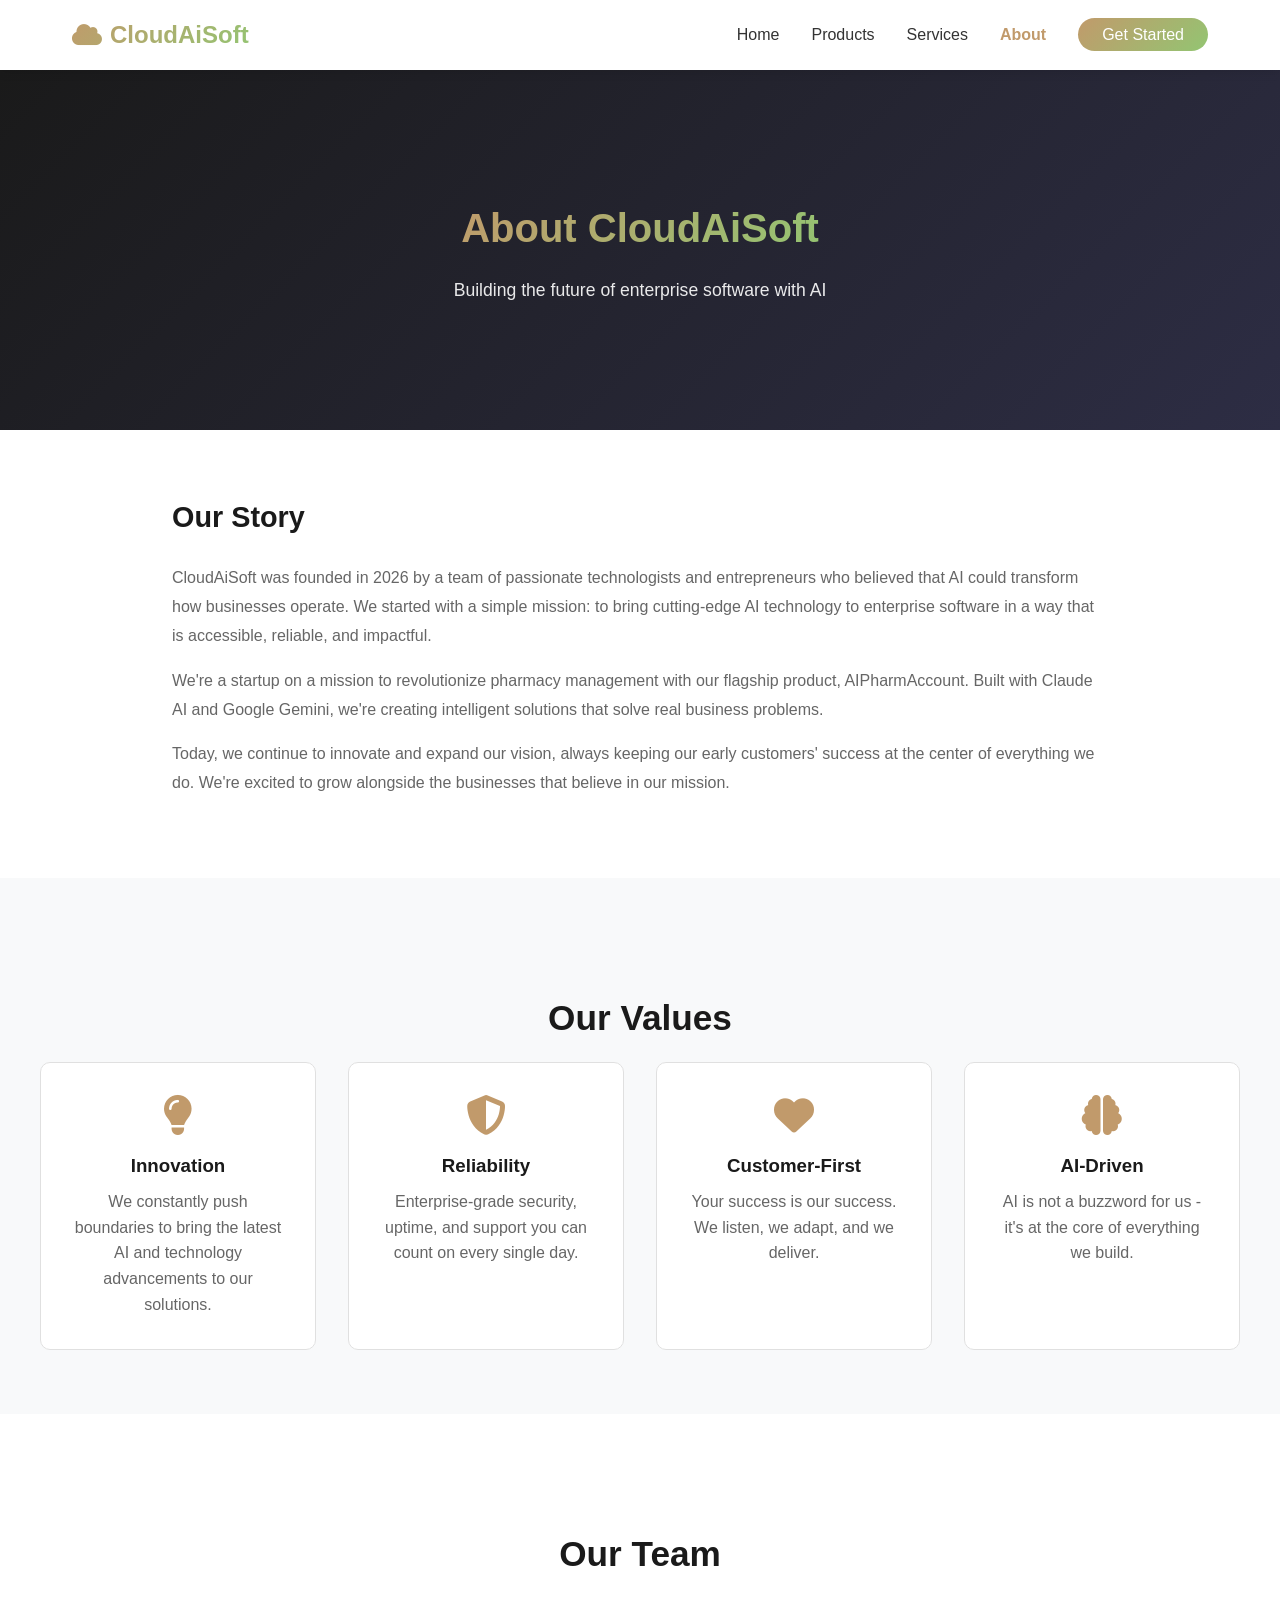
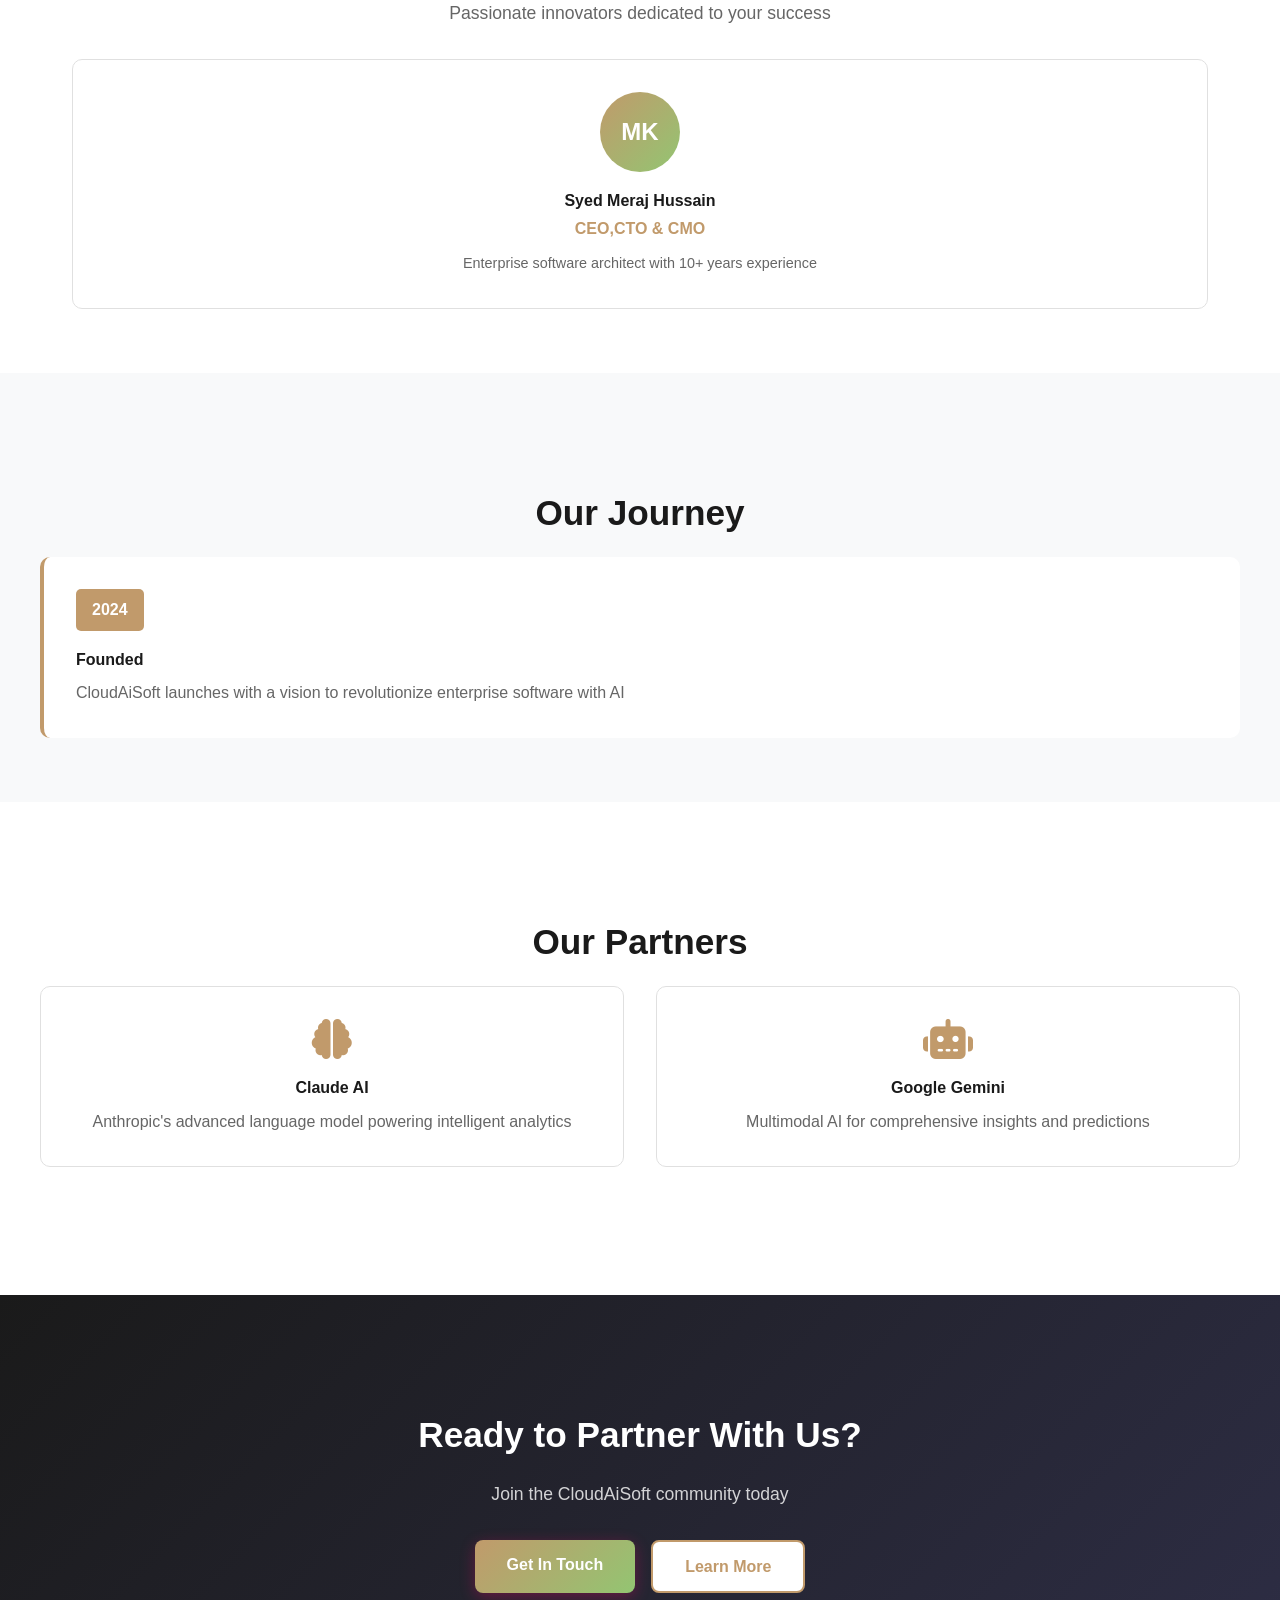
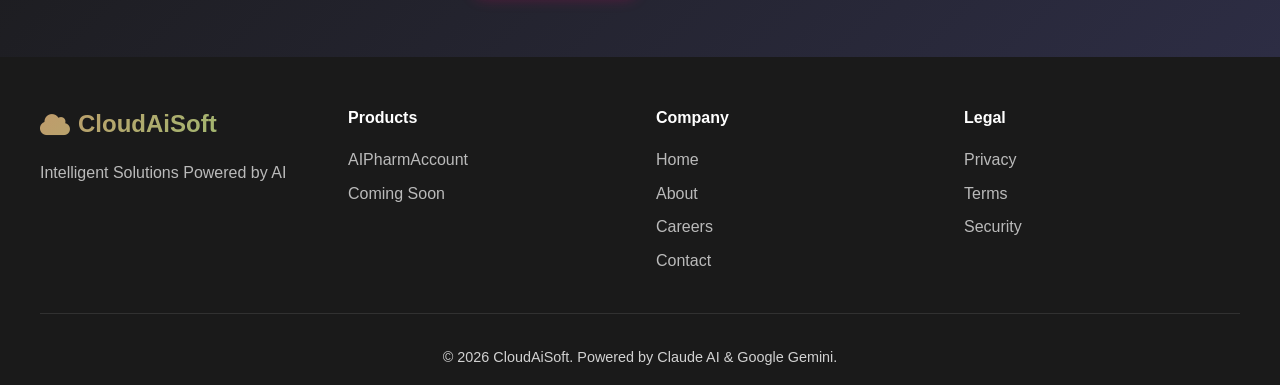
==== about.html @ 93e0a92f "website" ====
<!DOCTYPE html>
<html lang="en">
<head>
    <meta charset="UTF-8">
    <meta name="viewport" content="width=device-width, initial-scale=1.0">
    <title>About CloudAiSoft | Enterprise AI Solutions</title>
    <link href="https://cdnjs.cloudflare.com/ajax/libs/font-awesome/6.4.0/css/all.min.css" rel="stylesheet">
    <link rel="stylesheet" href="styles.css">
</head>
<body>
    <header>
        <nav>
            <div class="logo"><i class="fas fa-cloud"></i> CloudAiSoft</div>
            <ul class="nav-menu" id="navMenu">
                <li><a href="index.html">Home</a></li>
                <li><a href="products.html">Products</a></li>
                <li><a href="services.html">Services</a></li>
                <li><a href="about.html">About</a></li>
                <li><a href="contact.html" class="nav-cta">Get Started</a></li>
            </ul>
            <div class="hamburger" id="hamburger">
                <span></span><span></span><span></span>
            </div>
        </nav>
    </header>

    <section class="page-hero">
        <h1>About CloudAiSoft</h1>
        <p>Building the future of enterprise software with AI</p>
    </section>

    <section class="product-section">
        <div class="section-container">
            <h2>Our Story</h2>
            <p>CloudAiSoft was founded in 2026 by a team of passionate technologists and entrepreneurs who believed that AI could transform how businesses operate. We started with a simple mission: to bring cutting-edge AI technology to enterprise software in a way that is accessible, reliable, and impactful.</p>
            <p>We're a startup on a mission to revolutionize pharmacy management with our flagship product, AIPharmAccount. Built with Claude AI and Google Gemini, we're creating intelligent solutions that solve real business problems.</p>
            <p>Today, we continue to innovate and expand our vision, always keeping our early customers' success at the center of everything we do. We're excited to grow alongside the businesses that believe in our mission.</p>
        </div>
    </section>

    <section class="values-section">
        <h2 class="section-title">Our Values</h2>
        <div class="values-grid">
            <div class="value">
                <i class="fas fa-lightbulb"></i>
                <h3>Innovation</h3>
                <p>We constantly push boundaries to bring the latest AI and technology advancements to our solutions.</p>
            </div>
            <div class="value">
                <i class="fas fa-shield-alt"></i>
                <h3>Reliability</h3>
                <p>Enterprise-grade security, uptime, and support you can count on every single day.</p>
            </div>
            <div class="value">
                <i class="fas fa-heart"></i>
                <h3>Customer-First</h3>
                <p>Your success is our success. We listen, we adapt, and we deliver.</p>
            </div>
            <div class="value">
                <i class="fas fa-brain"></i>
                <h3>AI-Driven</h3>
                <p>AI is not a buzzword for us - it's at the core of everything we build.</p>
            </div>
        </div>
    </section>

    <section class="team-section">
        <h2 class="section-title">Our Team</h2>
        <p class="section-subtitle">Passionate innovators dedicated to your success</p>
        <div class="team-grid">
            <div class="team-member">
                <div class="member-avatar">MK</div>
                <h4>Syed Meraj Hussain</h4>
                <p>CEO,CTO & CMO</p>
                <span>Enterprise software architect with 10+ years experience</span>
            </div>
        </div>
    </section>

    <section class="milestones-section">
        <h2 class="section-title">Our Journey</h2>
        <div class="timeline">
            <div class="milestone">
                <div class="milestone-date">2024</div>
                <h4>Founded</h4>
                <p>CloudAiSoft launches with a vision to revolutionize enterprise software with AI</p>
            </div>
            <!--<div class="milestone">
                <div class="milestone-date">2024</div>
                <h4>AIPharmAccount Beta</h4>
                <p>Released AIPharmAccount to early adopters for feedback and refinement</p>
            </div>
            <div class="milestone">
                <div class="milestone-date">2024</div>
                <h4>AI Integration Complete</h4>
                <p>Full integration with Claude AI and Google Gemini for advanced analytics</p>
            </div>
            <div class="milestone">
                <div class="milestone-date">2025+</div>
                <h4>Growth & Expansion</h4>
                <p>Scaling to more pharmacies and planning additional products</p>
            </div>-->
        </div>
    </section>

    <section class="partnerships-section">
        <h2 class="section-title">Our Partners</h2>
        <div class="partners-grid">
            <div class="partner">
                <i class="fas fa-brain"></i>
                <h4>Claude AI</h4>
                <p>Anthropic's advanced language model powering intelligent analytics</p>
            </div>
            <div class="partner">
                <i class="fas fa-robot"></i>
                <h4>Google Gemini</h4>
                <p>Multimodal AI for comprehensive insights and predictions</p>
            </div>
        </div>
    </section>

    <section class="cta-section">
        <h2 class="section-title cta-white-title">Ready to Partner With Us?</h2>
        <p class="section-subtitle cta-white-subtitle">Join the CloudAiSoft community today</p>
        <div class="hero-buttons">
            <a href="contact.html" class="btn btn-primary">Get In Touch</a>
            <a href="products.html" class="btn btn-secondary">Learn More</a>
        </div>
    </section>

    <footer>
        <div class="footer-content">
            <div class="footer-section">
                <div class="logo footer-logo"><i class="fas fa-cloud"></i> CloudAiSoft</div>
                <p class="footer-text">Intelligent Solutions Powered by AI</p>
            </div>
            <div class="footer-section">
                <h4>Products</h4>
                <a href="products.html">AIPharmAccount</a>
                <a href="#">Coming Soon</a>
            </div>
            <div class="footer-section">
                <h4>Company</h4>
                <a href="index.html">Home</a>
                <a href="about.html">About</a>
                <a href="#">Careers</a>
                <a href="contact.html">Contact</a>
            </div>
            <div class="footer-section">
                <h4>Legal</h4>
                <a href="#">Privacy</a>
                <a href="#">Terms</a>
                <a href="#">Security</a>
            </div>
        </div>
        <div class="footer-bottom">
            <p>&copy; 2026 CloudAiSoft. Powered by Claude AI & Google Gemini.</p>
        </div>
    </footer>

    <script src="script.js"></script>
</body>
</html>
                                                                                                                                                                                                                                                                                                                                                                                                                                                                                                                                                                                                                                                                                                                                                                                                  
---- styles.css ----
/* ==================== VARIABLES & GLOBALS ==================== */
:root {
    --primary: #C19A6B;
    --secondary: #93C572;
    --accent: #ADD8E6;
    --dark: #1a1a1a;
    --light: #f8f9fa;
    --text: #333;
    --text-light: #666;
    --border: #e0e0e0;
    --success: #93C572;
    --white: #ffffff;
}

* {
    margin: 0;
    padding: 0;
    box-sizing: border-box;
}

html {
    scroll-behavior: smooth;
}

body {
    font-family: 'Segoe UI', Tahoma, Geneva, Verdana, sans-serif;
    color: var(--text);
    line-height: 1.6;
    background: var(--white);
}

/* ==================== HEADER & NAVIGATION ==================== */
header {
    background: var(--white);
    box-shadow: 0 2px 10px rgba(0, 0, 0, 0.1);
    position: sticky;
    top: 0;
    z-index: 1000;
}

nav {
    max-width: 1200px;
    margin: 0 auto;
    padding: 1rem 2rem;
    display: flex;
    justify-content: space-between;
    align-items: center;
}

.logo {
    font-size: 1.5rem;
    font-weight: bold;
    background: linear-gradient(135deg, var(--primary), var(--secondary));
    -webkit-background-clip: text;
    -webkit-text-fill-color: transparent;
    background-clip: text;
    display: flex;
    align-items: center;
    gap: 0.5rem;
}

.nav-menu {
    display: flex;
    list-style: none;
    gap: 2rem;
}

.nav-menu a {
    text-decoration: none;
    color: var(--text);
    font-weight: 500;
    transition: color 0.3s;
}

.nav-menu a:hover {
    color: var(--primary);
}

.nav-cta {
    background: linear-gradient(135deg, var(--primary), var(--secondary)) !important;
    color: var(--white) !important;
    padding: 0.5rem 1.5rem !important;
    border-radius: 25px;
    transition: transform 0.3s;
}

.nav-cta:hover {
    transform: scale(1.05);
}

.hamburger {
    display: none;
    flex-direction: column;
    cursor: pointer;
}

.hamburger span {
    width: 25px;
    height: 3px;
    background: var(--text);
    margin: 5px 0;
    transition: 0.3s;
}

/* ==================== BUTTONS ==================== */
.btn {
    display: inline-block;
    padding: 0.75rem 2rem;
    border: none;
    border-radius: 8px;
    text-decoration: none;
    cursor: pointer;
    font-weight: 600;
    transition: all 0.3s;
    text-align: center;
}

.btn-primary {
    background: linear-gradient(135deg, var(--primary), var(--secondary));
    color: var(--white);
    box-shadow: 0 4px 15px rgba(255, 0, 110, 0.3);
}

.btn-primary:hover {
    transform: translateY(-2px);
    box-shadow: 0 6px 20px rgba(255, 0, 110, 0.4);
}

.btn-secondary {
    background: var(--white);
    color: var(--primary);
    border: 2px solid var(--primary);
}

.btn-secondary:hover {
    background: var(--primary);
    color: var(--white);
}

/* ==================== HERO SECTIONS ==================== */
.hero {
    background: linear-gradient(135deg, var(--dark) 0%, #2d2d44 100%);
    color: var(--white);
    padding: 150px 2rem;
    text-align: center;
    min-height: 60vh;
    display: flex;
    align-items: center;
    justify-content: center;
    position: relative;
    overflow: hidden;
}

.hero::before {
    content: '';
    position: absolute;
    top: 0;
    left: 0;
    right: 0;
    bottom: 0;
    background: radial-gradient(circle at 20% 50%, rgba(255, 0, 110, 0.1) 0%, transparent 50%),
                radial-gradient(circle at 80% 80%, rgba(124, 58, 237, 0.1) 0%, transparent 50%);
    pointer-events: none;
}

.hero-content {
    z-index: 1;
    animation: fadeInUp 0.8s ease-out;
}

.hero h1 {
    font-size: 3rem;
    margin-bottom: 1rem;
    background: linear-gradient(135deg, var(--primary), var(--secondary));
    -webkit-background-clip: text;
    -webkit-text-fill-color: transparent;
    background-clip: text;
}

.hero p {
    font-size: 1.2rem;
    margin-bottom: 2rem;
    opacity: 0.9;
}

.hero-buttons {
    display: flex;
    gap: 1rem;
    justify-content: center;
    flex-wrap: wrap;
}

.page-hero {
    background: linear-gradient(135deg, var(--dark) 0%, #2d2d44 100%);
    color: var(--white);
    padding: 100px 2rem;
    text-align: center;
    min-height: 40vh;
    display: flex;
    flex-direction: column;
    align-items: center;
    justify-content: center;
}

.page-hero h1 {
    font-size: 2.5rem;
    margin-bottom: 1rem;
    background: linear-gradient(135deg, var(--primary), var(--secondary));
    -webkit-background-clip: text;
    -webkit-text-fill-color: transparent;
    background-clip: text;
}

.page-hero p {
    font-size: 1.1rem;
    opacity: 0.9;
}

/* ==================== SECTIONS ==================== */
.section-container {
    max-width: 1000px;
    margin: 0 auto;
    padding: 0 2rem;
}

.section-title {
    font-size: 2.2rem;
    text-align: center;
    margin: 3rem 0 1rem 0;
    color: var(--dark);
}

.section-subtitle {
    text-align: center;
    color: var(--text-light);
    font-size: 1.1rem;
    margin-bottom: 2rem;
}

.product-section {
    padding: 4rem 2rem;
    max-width: 1200px;
    margin: 0 auto;
}

.product-section h2 {
    font-size: 1.8rem;
    margin-bottom: 1.5rem;
    color: var(--dark);
}

.product-section p {
    color: var(--text-light);
    margin-bottom: 1rem;
    line-height: 1.8;
}

/* ==================== FEATURED PRODUCT ==================== */
.featured-product {
    padding: 4rem 2rem;
    background: linear-gradient(135deg, rgba(255, 0, 110, 0.05) 0%, rgba(124, 58, 237, 0.05) 100%);
}

.featured-product-container {
    max-width: 1200px;
    margin: 0 auto;
    display: grid;
    grid-template-columns: 1fr 1fr;
    gap: 3rem;
    align-items: center;
}

.featured-product-image {
    background: linear-gradient(135deg, var(--primary) 0%, var(--secondary) 100%);
    border-radius: 15px;
    padding: 3rem;
    text-align: center;
    color: var(--white);
    min-height: 400px;
    display: flex;
    align-items: center;
    justify-content: center;
}

.product-demo {
    font-size: 4rem;
    opacity: 0.8;
}

.product-demo p {
    margin-top: 1rem;
    font-weight: 600;
}

.featured-product-info h3 {
    font-size: 2rem;
    margin-bottom: 0.5rem;
    color: var(--dark);
}

.product-tagline {
    color: var(--primary);
    font-weight: 600;
    margin-bottom: 1rem;
}

.product-highlights {
    margin: 2rem 0;
}

.highlight {
    display: flex;
    gap: 1rem;
    margin-bottom: 1.5rem;
    align-items: flex-start;
}

.highlight i {
    color: var(--primary);
    font-size: 1.5rem;
    flex-shrink: 0;
    margin-top: 0.2rem;
}

.highlight h4 {
    color: var(--dark);
    margin-bottom: 0.3rem;
}

.product-buttons {
    display: flex;
    gap: 1rem;
    margin-top: 2rem;
    flex-wrap: wrap;
}

/* ==================== FEATURES GRID ==================== */
.features-grid {
    display: grid;
    grid-template-columns: repeat(auto-fit, minmax(250px, 1fr));
    gap: 2rem;
    padding: 2rem 0;
    max-width: 1200px;
    margin: 0 auto;
}

.feature {
    background: var(--white);
    padding: 2rem;
    border-radius: 10px;
    text-align: center;
    border: 1px solid var(--border);
    transition: all 0.3s;
}

.feature:hover {
    transform: translateY(-5px);
    box-shadow: 0 10px 30px rgba(255, 0, 110, 0.1);
}

.feature-icon {
    font-size: 3rem;
    color: var(--primary);
    margin-bottom: 1rem;
}

.feature h3 {
    color: var(--dark);
    margin-bottom: 0.5rem;
}

.feature p {
    color: var(--text-light);
    font-size: 0.95rem;
}

/* ==================== HOW IT WORKS ==================== */
.how-it-works-section {
    padding: 4rem 2rem;
    background: var(--light);
}

.workflow {
    display: grid;
    grid-template-columns: repeat(4, 1fr);
    gap: 2rem;
    max-width: 1200px;
    margin: 0 auto;
    align-items: center;
}

.workflow-step {
    background: var(--white);
    padding: 2rem;
    border-radius: 10px;
    text-align: center;
    box-shadow: 0 2px 10px rgba(0, 0, 0, 0.05);
}

.step-number {
    width: 50px;
    height: 50px;
    background: linear-gradient(135deg, var(--primary), var(--secondary));
    color: var(--white);
    border-radius: 50%;
    display: flex;
    align-items: center;
    justify-content: center;
    font-size: 1.5rem;
    font-weight: bold;
    margin: 0 auto 1rem;
}

.workflow-step h3 {
    color: var(--dark);
    margin-bottom: 0.5rem;
}

.workflow-arrow {
    text-align: center;
    color: var(--primary);
    font-size: 1.5rem;
    display: none;
}

/* ==================== TECH STACK ==================== */
.tech-grid {
    display: grid;
    grid-template-columns: repeat(auto-fit, minmax(150px, 1fr));
    gap: 2rem;
    padding: 2rem 0;
    max-width: 1200px;
    margin: 0 auto;
}

.tech-item {
    text-align: center;
    padding: 1.5rem;
    background: var(--light);
    border-radius: 10px;
    transition: all 0.3s;
}

.tech-item:hover {
    transform: translateY(-5px);
}

.tech-item i {
    font-size: 2.5rem;
    color: var(--primary);
    margin-bottom: 0.5rem;
}

.tech-item h4 {
    color: var(--dark);
    margin-bottom: 0.3rem;
}

.tech-item p {
    color: var(--text-light);
    font-size: 0.9rem;
}

/* ==================== ROLES & PRICING ==================== */
.roles-grid,
.pricing-cards {
    display: grid;
    grid-template-columns: repeat(auto-fit, minmax(280px, 1fr));
    gap: 2rem;
    padding: 2rem 0;
    max-width: 1200px;
    margin: 0 auto;
}

.role-card,
.pricing-card {
    background: var(--white);
    padding: 2rem;
    border-radius: 10px;
    border: 2px solid var(--border);
    transition: all 0.3s;
    position: relative;
}

.role-card:hover,
.pricing-card:hover {
    transform: translateY(-5px);
    border-color: var(--primary);
    box-shadow: 0 10px 30px rgba(255, 0, 110, 0.15);
}

.role-card.featured,
.pricing-card.featured {
    border-color: var(--primary);
    box-shadow: 0 10px 30px rgba(255, 0, 110, 0.2);
    transform: scale(1.02);
}

.role-badge,
.featured-badge {
    position: absolute;
    top: -12px;
    left: 20px;
    background: var(--primary);
    color: var(--white);
    padding: 0.3rem 1rem;
    border-radius: 20px;
    font-size: 0.8rem;
    font-weight: bold;
}

.role-card h3,
.pricing-card h3 {
    color: var(--dark);
    margin: 1rem 0 0.5rem 0;
}

.role-desc {
    color: var(--text-light);
    font-size: 0.9rem;
    margin-bottom: 1.5rem;
}

.role-features,
.pricing-features {
    list-style: none;
    margin-top: 1.5rem;
}

.role-features li,
.pricing-features li {
    padding: 0.5rem 0;
    color: var(--text);
    display: flex;
    align-items: center;
    gap: 0.5rem;
}

.role-features i,
.pricing-features i {
    color: var(--success);
    font-weight: bold;
}

.role-features i.fa-times,
.pricing-features i.fa-times {
    color: #ccc;
}

.price {
    font-size: 2rem;
    font-weight: bold;
    color: var(--primary);
    margin: 1rem 0;
}

.price span {
    font-size: 1rem;
    color: var(--text-light);
}

.pricing-desc {
    color: var(--text-light);
    font-size: 0.95rem;
}

/* ==================== TESTIMONIALS ==================== */
.testimonials-grid {
    display: grid;
    grid-template-columns: repeat(auto-fit, minmax(300px, 1fr));
    gap: 2rem;
    padding: 2rem 0;
    max-width: 1200px;
    margin: 0 auto;
}

.testimonial {
    background: var(--white);
    padding: 2rem;
    border-radius: 10px;
    border-left: 4px solid var(--primary);
    box-shadow: 0 2px 10px rgba(0, 0, 0, 0.05);
}

.testimonial p {
    color: var(--text);
    margin-bottom: 1.5rem;
    line-height: 1.8;
    font-size: 0.95rem;
}

.testimonial-stars {
    font-size: 1.1rem;
    margin-bottom: 1rem;
}

.testimonial-author {
    display: flex;
    align-items: center;
    gap: 1rem;
}

.author-avatar {
    width: 50px;
    height: 50px;
    background: linear-gradient(135deg, var(--primary), var(--secondary));
    color: var(--white);
    border-radius: 50%;
    display: flex;
    align-items: center;
    justify-content: center;
    font-weight: bold;
}

.author-info h4 {
    color: var(--dark);
    margin-bottom: 0.2rem;
    font-size: 0.95rem;
}

.author-info p {
    color: var(--text-light);
    font-size: 0.8rem;
    margin: 0;
}

/* ==================== WHY SECTION ==================== */
.differentiators {
    display: grid;
    grid-template-columns: repeat(auto-fit, minmax(250px, 1fr));
    gap: 2rem;
    padding: 2rem 0;
    max-width: 1200px;
    margin: 0 auto;
}

.differentiator {
    text-align: center;
    padding: 2rem;
    background: var(--white);
    border-radius: 10px;
    border: 1px solid var(--border);
    transition: all 0.3s;
}

.differentiator:hover {
    transform: translateY(-5px);
    box-shadow: 0 10px 30px rgba(0, 0, 0, 0.1);
}

.differentiator-icon {
    font-size: 3rem;
    color: var(--primary);
    margin-bottom: 1rem;
}

.differentiator h3 {
    color: var(--dark);
    margin-bottom: 0.5rem;
}

.differentiator p {
    color: var(--text-light);
}

/* ==================== TRUST & STATS ==================== */
.trust {
    padding: 4rem 2rem;
    max-width: 1200px;
    margin: 0 auto;
}

.trust-logos {
    display: grid;
    grid-template-columns: repeat(auto-fit, minmax(150px, 1fr));
    gap: 2rem;
    margin: 2rem 0;
    padding: 2rem;
    background: var(--light);
    border-radius: 10px;
}

.trust-logo {
    text-align: center;
    color: var(--text-light);
    font-weight: 500;
    padding: 1rem;
    background: var(--white);
    border-radius: 8px;
    border: 1px solid var(--border);
}

.stats-box {
    display: grid;
    grid-template-columns: repeat(auto-fit, minmax(200px, 1fr));
    gap: 2rem;
    margin: 2rem 0;
}

.stat-box {
    background: linear-gradient(135deg, var(--primary) 0%, var(--secondary) 100%);
    color: var(--white);
    padding: 2rem;
    border-radius: 10px;
    text-align: center;
}

.stat-box-number {
    font-size: 2rem;
    font-weight: bold;
    margin-bottom: 0.5rem;
}

.stat-box-label {
    font-size: 0.95rem;
    opacity: 0.9;
}

/* ==================== OVERVIEW ==================== */
.overview {
    padding: 4rem 2rem;
    max-width: 1200px;
    margin: 0 auto;
}

.overview-content {
    display: grid;
    gap: 2rem;
}

.overview-text h2 {
    color: var(--dark);
    font-size: 2rem;
    margin-bottom: 1rem;
}

.overview-text p {
    color: var(--text-light);
    margin-bottom: 1rem;
    line-height: 1.8;
}

.stats {
    display: grid;
    grid-template-columns: repeat(auto-fit, minmax(150px, 1fr));
    gap: 2rem;
    margin: 2rem 0;
    padding: 2rem;
    background: var(--light);
    border-radius: 10px;
}

.stat {
    text-align: center;
}

.stat-number {
    font-size: 2rem;
    color: var(--primary);
    font-weight: bold;
}

.stat-label {
    color: var(--text-light);
    font-size: 0.9rem;
}

.values {
    display: grid;
    grid-template-columns: repeat(auto-fit, minmax(200px, 1fr));
    gap: 2rem;
    margin-top: 2rem;
}

.value-item {
    display: flex;
    gap: 1rem;
    align-items: flex-start;
}

.value-item i {
    font-size: 2rem;
    color: var(--primary);
    flex-shrink: 0;
}

.value-item h3 {
    color: var(--dark);
    margin-bottom: 0.3rem;
}

.value-item p {
    color: var(--text-light);
    font-size: 0.9rem;
    margin: 0;
}

/* ==================== VALUES SECTION ==================== */
.values-section {
    padding: 4rem 2rem;
    background: var(--light);
}

.values-grid {
    display: grid;
    grid-template-columns: repeat(auto-fit, minmax(250px, 1fr));
    gap: 2rem;
    max-width: 1200px;
    margin: 0 auto;
}

.value {
    background: var(--white);
    padding: 2rem;
    border-radius: 10px;
    text-align: center;
    border: 1px solid var(--border);
    transition: all 0.3s;
}

.value:hover {
    transform: translateY(-5px);
    box-shadow: 0 10px 30px rgba(255, 0, 110, 0.15);
}

.value i {
    font-size: 2.5rem;
    color: var(--primary);
    margin-bottom: 1rem;
}

.value h3 {
    color: var(--dark);
    margin-bottom: 0.5rem;
}

.value p {
    color: var(--text-light);
}

/* ==================== TEAM SECTION ==================== */
.team-section {
    padding: 4rem 2rem;
    max-width: 1200px;
    margin: 0 auto;
}

.team-grid {
    display: grid;
    grid-template-columns: repeat(auto-fit, minmax(250px, 1fr));
    gap: 2rem;
    margin-top: 2rem;
}

.team-member {
    background: var(--white);
    padding: 2rem;
    border-radius: 10px;
    text-align: center;
    border: 1px solid var(--border);
    transition: all 0.3s;
}

.team-member:hover {
    transform: translateY(-5px);
    box-shadow: 0 10px 30px rgba(0, 0, 0, 0.1);
}

.member-avatar {
    width: 80px;
    height: 80px;
    background: linear-gradient(135deg, var(--primary), var(--secondary));
    color: var(--white);
    border-radius: 50%;
    display: flex;
    align-items: center;
    justify-content: center;
    font-weight: bold;
    font-size: 1.5rem;
    margin: 0 auto 1rem;
}

.team-member h4 {
    color: var(--dark);
    margin-bottom: 0.2rem;
}

.team-member p {
    color: var(--primary);
    font-weight: 600;
    margin-bottom: 0.5rem;
}

.team-member span {
    color: var(--text-light);
    font-size: 0.9rem;
}

/* ==================== TIMELINE ==================== */
.milestones-section {
    padding: 4rem 2rem;
    background: var(--light);
}

.timeline {
    display: grid;
    grid-template-columns: repeat(auto-fit, minmax(250px, 1fr));
    gap: 2rem;
    max-width: 1200px;
    margin: 0 auto;
}

.milestone {
    background: var(--white);
    padding: 2rem;
    border-radius: 10px;
    border-left: 4px solid var(--primary);
    position: relative;
}

.milestone-date {
    display: inline-block;
    background: var(--primary);
    color: var(--white);
    padding: 0.5rem 1rem;
    border-radius: 5px;
    font-weight: bold;
    margin-bottom: 1rem;
}

.milestone h4 {
    color: var(--dark);
    margin-bottom: 0.5rem;
}

.milestone p {
    color: var(--text-light);
}

/* ==================== PARTNERSHIPS ==================== */
.partnerships-section {
    padding: 4rem 2rem;
}

.partners-grid {
    display: grid;
    grid-template-columns: repeat(auto-fit, minmax(250px, 1fr));
    gap: 2rem;
    max-width: 1200px;
    margin: 0 auto;
}

.partner {
    background: var(--white);
    padding: 2rem;
    border-radius: 10px;
    border: 1px solid var(--border);
    text-align: center;
    transition: all 0.3s;
}

.partner:hover {
    transform: translateY(-5px);
    box-shadow: 0 10px 30px rgba(0, 0, 0, 0.1);
}

.partner i {
    font-size: 2.5rem;
    color: var(--primary);
    margin-bottom: 1rem;
}

.partner h4 {
    color: var(--dark);
    margin-bottom: 0.5rem;
}

.partner p {
    color: var(--text-light);
}

/* ==================== PRICING & FAQ ==================== */
.pricing-section {
    padding: 4rem 2rem;
    background: var(--light);
}

.faq {
    display: grid;
    gap: 1.5rem;
    max-width: 1000px;
    margin: 0 auto;
}

.faq-item {
    background: var(--white);
    padding: 1.5rem;
    border-radius: 8px;
    border-left: 4px solid var(--primary);
}

.faq-item h4 {
    color: var(--dark);
    margin-bottom: 0.5rem;
    cursor: pointer;
}

.faq-item p {
    color: var(--text-light);
    line-height: 1.6;
}

.faq-item a {
    color: var(--primary);
    text-decoration: none;
}

.faq-item a:hover {
    text-decoration: underline;
}

/* ==================== CONTACT FORM ==================== */
.contact-section {
    padding: 4rem 2rem;
    max-width: 1200px;
    margin: 0 auto;
}

.contact-content {
    display: grid;
    grid-template-columns: 1.2fr 1fr;
    gap: 3rem;
}

.contact-form-container {
    background: var(--light);
    padding: 2rem;
    border-radius: 10px;
}

.contact-form-container h2 {
    color: var(--dark);
    margin-bottom: 1.5rem;
}

.form-group {
    margin-bottom: 1.5rem;
}

.form-group label {
    display: block;
    color: var(--dark);
    font-weight: 600;
    margin-bottom: 0.5rem;
}

.form-group input,
.form-group select,
.form-group textarea {
    width: 100%;
    padding: 0.75rem;
    border: 1px solid var(--border);
    border-radius: 5px;
    font-family: inherit;
    font-size: 0.95rem;
    transition: border-color 0.3s;
}

.form-group input:focus,
.form-group select:focus,
.form-group textarea:focus {
    outline: none;
    border-color: var(--primary);
    box-shadow: 0 0 0 3px rgba(255, 0, 110, 0.1);
}

.contact-form button {
    width: 100%;
}

.contact-info-container h2 {
    color: var(--dark);
    margin-bottom: 1.5rem;
}

.contact-info-item {
    display: flex;
    gap: 1.5rem;
    margin-bottom: 2rem;
    align-items: flex-start;
}

.contact-info-item i {
    font-size: 1.5rem;
    color: var(--primary);
    flex-shrink: 0;
    margin-top: 0.2rem;
}

.contact-info-item h4 {
    color: var(--dark);
    margin-bottom: 0.5rem;
}

.contact-info-item p {
    color: var(--text-light);
    font-size: 0.95rem;
    margin: 0;
}

.contact-info-item a {
    color: var(--primary);
    text-decoration: none;
}

.contact-info-item a:hover {
    text-decoration: underline;
}

.social-links {
    display: flex;
    gap: 1rem;
    margin-top: 0.5rem;
}

.social-links a {
    display: inline-flex;
    align-items: center;
    justify-content: center;
    width: 40px;
    height: 40px;
    background: linear-gradient(135deg, var(--primary), var(--secondary));
    color: var(--white);
    border-radius: 50%;
    text-decoration: none;
    transition: transform 0.3s;
}

.social-links a:hover {
    transform: scale(1.1);
}

/* ==================== CTA SECTION ==================== */
.cta-section {
    background: linear-gradient(135deg, var(--dark) 0%, #2d2d44 100%);
    color: var(--white);
    padding: 4rem 2rem;
    text-align: center;
    margin-top: 4rem;
}

.cta-section .section-title {
    color: var(--white);
}

.cta-section .section-subtitle {
    color: rgba(255, 255, 255, 0.8);
}

/* ==================== FOOTER ==================== */
footer {
    background: var(--dark);
    color: rgba(255, 255, 255, 0.8);
    padding: 3rem 2rem 1rem;
}

.footer-content {
    max-width: 1200px;
    margin: 0 auto;
    display: grid;
    grid-template-columns: repeat(auto-fit, minmax(250px, 1fr));
    gap: 2rem;
    margin-bottom: 2rem;
}

.footer-section h4 {
    color: var(--white);
    margin-bottom: 1rem;
}

.footer-section a {
    color: rgba(255, 255, 255, 0.7);
    text-decoration: none;
    display: block;
    margin-bottom: 0.5rem;
    transition: color 0.3s;
}

.footer-section a:hover {
    color: var(--primary);
}

.footer-bottom {
    max-width: 1200px;
    margin: 0 auto;
    padding-top: 2rem;
    border-top: 1px solid rgba(255, 255, 255, 0.1);
    text-align: center;
    font-size: 0.9rem;
}

/* ==================== SERVICES SECTION ==================== */
.services-section {
    padding: 4rem 2rem;
    max-width: 1200px;
    margin: 0 auto;
}

.services-grid {
    display: grid;
    grid-template-columns: repeat(auto-fit, minmax(280px, 1fr));
    gap: 2rem;
    padding: 2rem 0;
}

.service-card {
    background: var(--white);
    padding: 2rem;
    border-radius: 10px;
    border: 2px solid var(--border);
    transition: all 0.3s;
    position: relative;
    display: flex;
    flex-direction: column;
}

.service-card:hover {
    transform: translateY(-5px);
    border-color: var(--primary);
    box-shadow: 0 10px 30px rgba(193, 154, 107, 0.15);
}

.service-card.featured {
    border-color: var(--primary);
    box-shadow: 0 10px 30px rgba(193, 154, 107, 0.2);
    transform: scale(1.02);
}

.service-badge {
    position: absolute;
    top: -12px;
    left: 20px;
    background: var(--primary);
    color: var(--white);
    padding: 0.3rem 1rem;
    border-radius: 20px;
    font-size: 0.8rem;
    font-weight: bold;
}

.service-icon {
    font-size: 2.5rem;
    color: var(--primary);
    margin-bottom: 1rem;
}

.service-card h3 {
    color: var(--dark);
    margin-bottom: 0.5rem;
    font-size: 1.3rem;
}

.service-desc {
    color: var(--primary);
    font-weight: 600;
    margin-bottom: 1rem;
    font-size: 0.95rem;
}

.service-features {
    list-style: none;
    margin: 1.5rem 0;
    flex-grow: 1;
}

.service-features li {
    padding: 0.5rem 0;
    color: var(--text);
    display: flex;
    align-items: center;
    gap: 0.5rem;
    font-size: 0.9rem;
}

.service-features i {
    color: var(--secondary);
    font-weight: bold;
}

.service-benefit {
    background: rgba(147, 197, 114, 0.1);
    padding: 1rem;
    border-radius: 8px;
    margin: 1rem 0;
    font-size: 0.9rem;
    color: var(--text);
    flex-grow: 1;
}

/* Process Steps */
.process-steps {
    display: grid;
    grid-template-columns: repeat(auto-fit, minmax(200px, 1fr));
    gap: 2rem;
    margin: 2rem 0;
}

.process-step {
    background: var(--light);
    padding: 2rem;
    border-radius: 10px;
    text-align: center;
    position: relative;
}

.process-step:not(:last-child)::after {
    content: '→';
    position: absolute;
    right: -1.5rem;
    top: 50%;
    transform: translateY(-50%);
    font-size: 1.5rem;
    color: var(--primary);
    display: none;
}

@media (min-width: 768px) {
    .process-step:not(:last-child)::after {
        display: block;
    }
}

.step-number {
    display: inline-block;
    background: linear-gradient(135deg, var(--primary), var(--secondary));
    color: var(--white);
    width: 50px;
    height: 50px;
    border-radius: 50%;
    display: flex;
    align-items: center;
    justify-content: center;
    font-weight: bold;
    font-size: 1.2rem;
    margin-bottom: 1rem;
}

.process-step h4 {
    color: var(--dark);
    margin-bottom: 0.5rem;
}

.process-step p {
    color: var(--text-light);
    font-size: 0.9rem;
}

/* Use Cases */
.use-cases-section {
    padding: 4rem 2rem;
    background: var(--light);
}

.use-cases-grid {
    display: grid;
    grid-template-columns: repeat(auto-fit, minmax(300px, 1fr));
    gap: 2rem;
    max-width: 1200px;
    margin: 0 auto;
}

.use-case {
    background: var(--white);
    padding: 2rem;
    border-radius: 10px;
    border-left: 4px solid var(--primary);
    box-shadow: 0 2px 10px rgba(0, 0, 0, 0.05);
    transition: all 0.3s;
}

.use-case:hover {
    transform: translateY(-3px);
    box-shadow: 0 8px 20px rgba(0, 0, 0, 0.1);
}

.use-case h4 {
    color: var(--dark);
    margin-bottom: 0.5rem;
    font-size: 1.1rem;
}

.use-case p {
    color: var(--text-light);
    font-size: 0.9rem;
}

/* Why Choose Section */
.why-choose-section {
    padding: 4rem 2rem;
    max-width: 1200px;
    margin: 0 auto;
}

.reasons-grid {
    display: grid;
    grid-template-columns: repeat(auto-fit, minmax(250px, 1fr));
    gap: 2rem;
    margin-top: 2rem;
}

.reason {
    text-align: center;
    padding: 2rem;
    background: var(--light);
    border-radius: 10px;
    transition: all 0.3s;
}

.reason:hover {
    transform: translateY(-5px);
    box-shadow: 0 10px 30px rgba(0, 0, 0, 0.1);
}

.reason i {
    font-size: 2.5rem;
    color: var(--primary);
    margin-bottom: 1rem;
}

.reason h4 {
    color: var(--dark);
    margin-bottom: 0.5rem;
}

.reason p {
    color: var(--text-light);
    font-size: 0.9rem;
}

/* Pricing Models */
.pricing-models {
    display: grid;
    grid-template-columns: repeat(auto-fit, minmax(250px, 1fr));
    gap: 2rem;
    margin: 1.5rem 0;
}

.model {
    background: linear-gradient(135deg, var(--primary) 0%, var(--secondary) 100%);
    color: var(--white);
    padding: 2rem;
    border-radius: 10px;
    text-align: center;
}

.model h4 {
    margin-bottom: 0.5rem;
    font-size: 1.1rem;
}

.model p {
    opacity: 0.9;
}

/* ==================== PRODUCTS LISTING PAGE ==================== */
.products-listing-section {
    padding: 4rem 2rem;
    background: var(--light);
}

.products-grid {
    display: grid;
    grid-template-columns: repeat(auto-fit, minmax(320px, 1fr));
    gap: 2.5rem;
    max-width: 1200px;
    margin: 0 auto;
    margin-top: 2rem;
}

.product-card {
    background: var(--white);
    border-radius: 12px;
    overflow: hidden;
    border: 1px solid var(--border);
    transition: all 0.3s ease;
    display: flex;
    flex-direction: column;
    box-shadow: 0 2px 8px rgba(0, 0, 0, 0.05);
}

.product-card:hover {
    transform: translateY(-8px);
    box-shadow: 0 12px 30px rgba(0, 0, 0, 0.15);
    border-color: var(--primary);
}

.product-card.coming-soon {
    opacity: 0.85;
}

.product-card-image {
    background: linear-gradient(135deg, rgba(193, 154, 107, 0.1), rgba(147, 197, 114, 0.1));
    padding: 2.5rem;
    text-align: center;
    position: relative;
    min-height: 180px;
    display: flex;
    align-items: center;
    justify-content: center;
    flex-direction: column;
}

.product-badge {
    position: absolute;
    top: 15px;
    right: 15px;
    background: #93C572;
    color: white;
    padding: 0.4rem 1rem;
    border-radius: 20px;
    font-size: 0.8rem;
    font-weight: bold;
    text-align: center;
}

.product-badge.coming {
    background: #95a5a6;
}

.product-icon {
    font-size: 3.5rem;
    color: var(--primary);
    margin-bottom: 0.5rem;
}

.product-card-content {
    padding: 2rem;
    flex-grow: 1;
    display: flex;
    flex-direction: column;
}

.product-card-content h3 {
    color: var(--dark);
    font-size: 1.4rem;
    margin-bottom: 0.3rem;
}

.product-category {
    color: var(--primary);
    font-size: 0.85rem;
    font-weight: 600;
    margin-bottom: 1rem;
    text-transform: uppercase;
    letter-spacing: 0.5px;
}

.product-description {
    color: var(--text-light);
    font-size: 0.95rem;
    line-height: 1.5;
    margin-bottom: 1.5rem;
    flex-grow: 1;
}

.product-features-mini {
    display: grid;
    grid-template-columns: 1fr 1fr 1fr;
    gap: 0.8rem;
    margin-bottom: 1.5rem;
}

.mini-feature {
    display: flex;
    flex-direction: column;
    align-items: center;
    gap: 0.3rem;
    font-size: 0.85rem;
    color: var(--text);
    padding: 0.75rem;
    background: rgba(147, 197, 114, 0.05);
    border-radius: 8px;
    text-align: center;
}

.mini-feature i {
    color: var(--secondary);
    font-size: 1.2rem;
}

.product-card-footer {
    display: flex;
    justify-content: space-between;
    align-items: center;
    padding-top: 1.5rem;
    border-top: 1px solid var(--border);
    gap: 1rem;
}

.product-status {
    display: inline-block;
    background: rgba(147, 197, 114, 0.15);
    color: #27ae60;
    padding: 0.4rem 0.9rem;
    border-radius: 15px;
    font-size: 0.8rem;
    font-weight: 600;
}

.product-status.coming {
    background: rgba(149, 165, 166, 0.15);
    color: #7f8c8d;
}

.btn-small {
    padding: 0.6rem 1.2rem;
    font-size: 0.9rem;
    white-space: nowrap;
}

/* ==================== UTILITY CLASSES ==================== */
/* Footer Logo */
.footer-logo {
    color: var(--white);
    margin-bottom: 1rem;
}

/* CTA Section Text */
.cta-white-title {
    color: var(--white);
}

.cta-white-subtitle {
    color: rgba(255, 255, 255, 0.8);
}

/* Footer Text */
.footer-text {
    color: rgba(255, 255, 255, 0.7);
}

/* Full Width Button */
.btn-full-width {
    width: 100%;
}

/* Link in text */
.text-link {
    color: var(--primary);
    text-decoration: none;
}

.text-link:hover {
    text-decoration: underline;
}

/* ==================== ANIMATIONS ==================== */
@keyframes fadeInUp {
    from {
        opacity: 0;
        transform: translateY(30px);
    }
    to {
        opacity: 1;
        transform: translateY(0);
    }
}

@keyframes slideInLeft {
    from {
        opacity: 0;
        transform: translateX(-30px);
    }
    to {
        opacity: 1;
        transform: translateX(0);
    }
}

@keyframes slideInRight {
    from {
        opacity: 0;
        transform: translateX(30px);
    }
    to {
        opacity: 1;
        transform: translateX(0);
    }
}

@keyframes floatingElement {
    0%, 100% {
        transform: translateY(0px);
    }
    50% {
        transform: translateY(-20px);
    }
}

.float {
    animation: floatingElement 3s ease-in-out infinite;
}

/* ==================== RESPONSIVE DESIGN ==================== */
@media (max-width: 1024px) {
    nav {
        padding: 1rem;
    }

    .section-title {
        font-size: 2rem;
    }

    .featured-product-container {
        grid-template-columns: 1fr;
    }

    .pricing-cards,
    .roles-grid {
        grid-template-columns: 1fr 1fr;
    }
}

@media (max-width: 768px) {
    .hamburger {
        display: flex;
    }

    .nav-menu {
        display: none;
    }

    .nav-menu.active {
        display: flex;
        flex-direction: column;
        position: absolute;
        top: 60px;
        left: 0;
        right: 0;
        background: var(--white);
        padding: 1rem;
        gap: 1rem;
        box-shadow: 0 5px 10px rgba(0, 0, 0, 0.1);
        z-index: 999;
    }

    .hero {
        padding: 100px 2rem;
        min-height: 50vh;
    }

    .hero h1 {
        font-size: 2rem;
        margin-bottom: 1rem;
    }

    .hero p {
        font-size: 1rem;
        margin-bottom: 1.5rem;
    }

    .page-hero {
        padding: 80px 2rem;
        min-height: 35vh;
    }

    .page-hero h1 {
        font-size: 1.8rem;
    }

    .hero-buttons,
    .hero-buttons {
        flex-direction: column;
        gap: 1rem;
    }

    .btn {
        padding: 0.75rem 1.5rem;
        font-size: 0.95rem;
    }

    .workflow {
        grid-template-columns: 1fr;
    }

    .workflow-arrow {
        display: block;
        margin: 0;
        font-size: 1.2rem;
    }

    .section-title {
        font-size: 1.8rem;
        margin: 2rem 0 1rem 0;
    }

    .section-subtitle {
        font-size: 1rem;
    }

    .contact-content {
        grid-template-columns: 1fr;
        gap: 2rem;
    }

    .contact-form-container,
    .contact-info-container {
        padding: 1.5rem;
    }

    /* Grid Resets */
    .features-grid,
    .roles-grid,
    .pricing-cards,
    .tech-grid,
    .testimonials-grid,
    .differentiators,
    .team-grid,
    .partners-grid,
    .values-grid,
    .trust-logos,
    .stats,
    .values,
    .faq,
    .products-grid {
        grid-template-columns: 1fr;
    }

    .role-card.featured,
    .pricing-card.featured {
        transform: scale(1);
    }

    /* Padding Adjustments */
    .section-container {
        padding: 0 1.5rem;
    }

    .product-section,
    .featured-product,
    .trust,
    .overview,
    .how-it-works-section,
    .tech-stack-section,
    .testimonial-section,
    .pricing-section,
    .products-listing-section,
    .values-section,
    .team-section,
    .milestones-section,
    .partnerships-section {
        padding: 2rem 1rem;
    }

    .cta-section {
        padding: 2rem 1rem;
        margin-top: 2rem;
    }

    footer {
        padding: 2rem 1rem;
    }
}

@media (max-width: 480px) {
    /* Header & Navigation */
    nav {
        padding: 0.75rem 1rem;
    }

    .logo {
        font-size: 1.2rem;
    }

    /* Hero Section */
    .hero {
        padding: 70px 1rem;
        min-height: auto;
    }

    .hero h1 {
        font-size: 1.5rem;
        margin-bottom: 0.75rem;
    }

    .hero p {
        font-size: 0.9rem;
        margin-bottom: 1.25rem;
    }

    /* Page Hero */
    .page-hero {
        padding: 60px 1rem;
        min-height: auto;
    }

    .page-hero h1 {
        font-size: 1.4rem;
        margin-bottom: 0.5rem;
    }

    .page-hero p {
        font-size: 0.9rem;
    }

    /* Typography */
    .section-title {
        font-size: 1.4rem;
        margin: 1.5rem 0 0.75rem 0;
    }

    .section-subtitle {
        font-size: 0.9rem;
    }

    /* Products Section */
    .featured-product-image {
        padding: 1.5rem 1rem;
        min-height: 250px;
    }

    .product-demo {
        font-size: 2.5rem;
    }

    .product-demo p {
        font-size: 0.85rem;
    }

    /* Cards & Boxes */
    .testimonial,
    .feature,
    .value,
    .team-member,
    .role-card,
    .pricing-card {
        padding: 1.25rem;
    }

    .stat-box {
        padding: 1.5rem 1rem;
    }

    .stat-box-number {
        font-size: 1.5rem;
    }

    .stat-box-label {
        font-size: 0.85rem;
    }

    /* Forms */
    .contact-form-container {
        padding: 1.25rem;
    }

    .form-group {
        margin-bottom: 1rem;
    }

    .form-group input,
    .form-group select,
    .form-group textarea {
        padding: 0.6rem;
        font-size: 0.95rem;
    }

    /* Footer */
    .footer-content {
        gap: 1.5rem;
        margin-bottom: 1rem;
    }

    .footer-section a {
        margin-bottom: 0.4rem;
    }

    .footer-bottom {
        padding-top: 1rem;
        font-size: 0.85rem;
    }

    /* Buttons */
    .btn {
        padding: 0.65rem 1.25rem;
        font-size: 0.9rem;
    }

    /* Icons */
    .feature-icon,
    .differentiator-icon {
        font-size: 2rem;
    }

    .member-avatar {
        width: 60px;
        height: 60px;
        font-size: 1.2rem;
    }
}
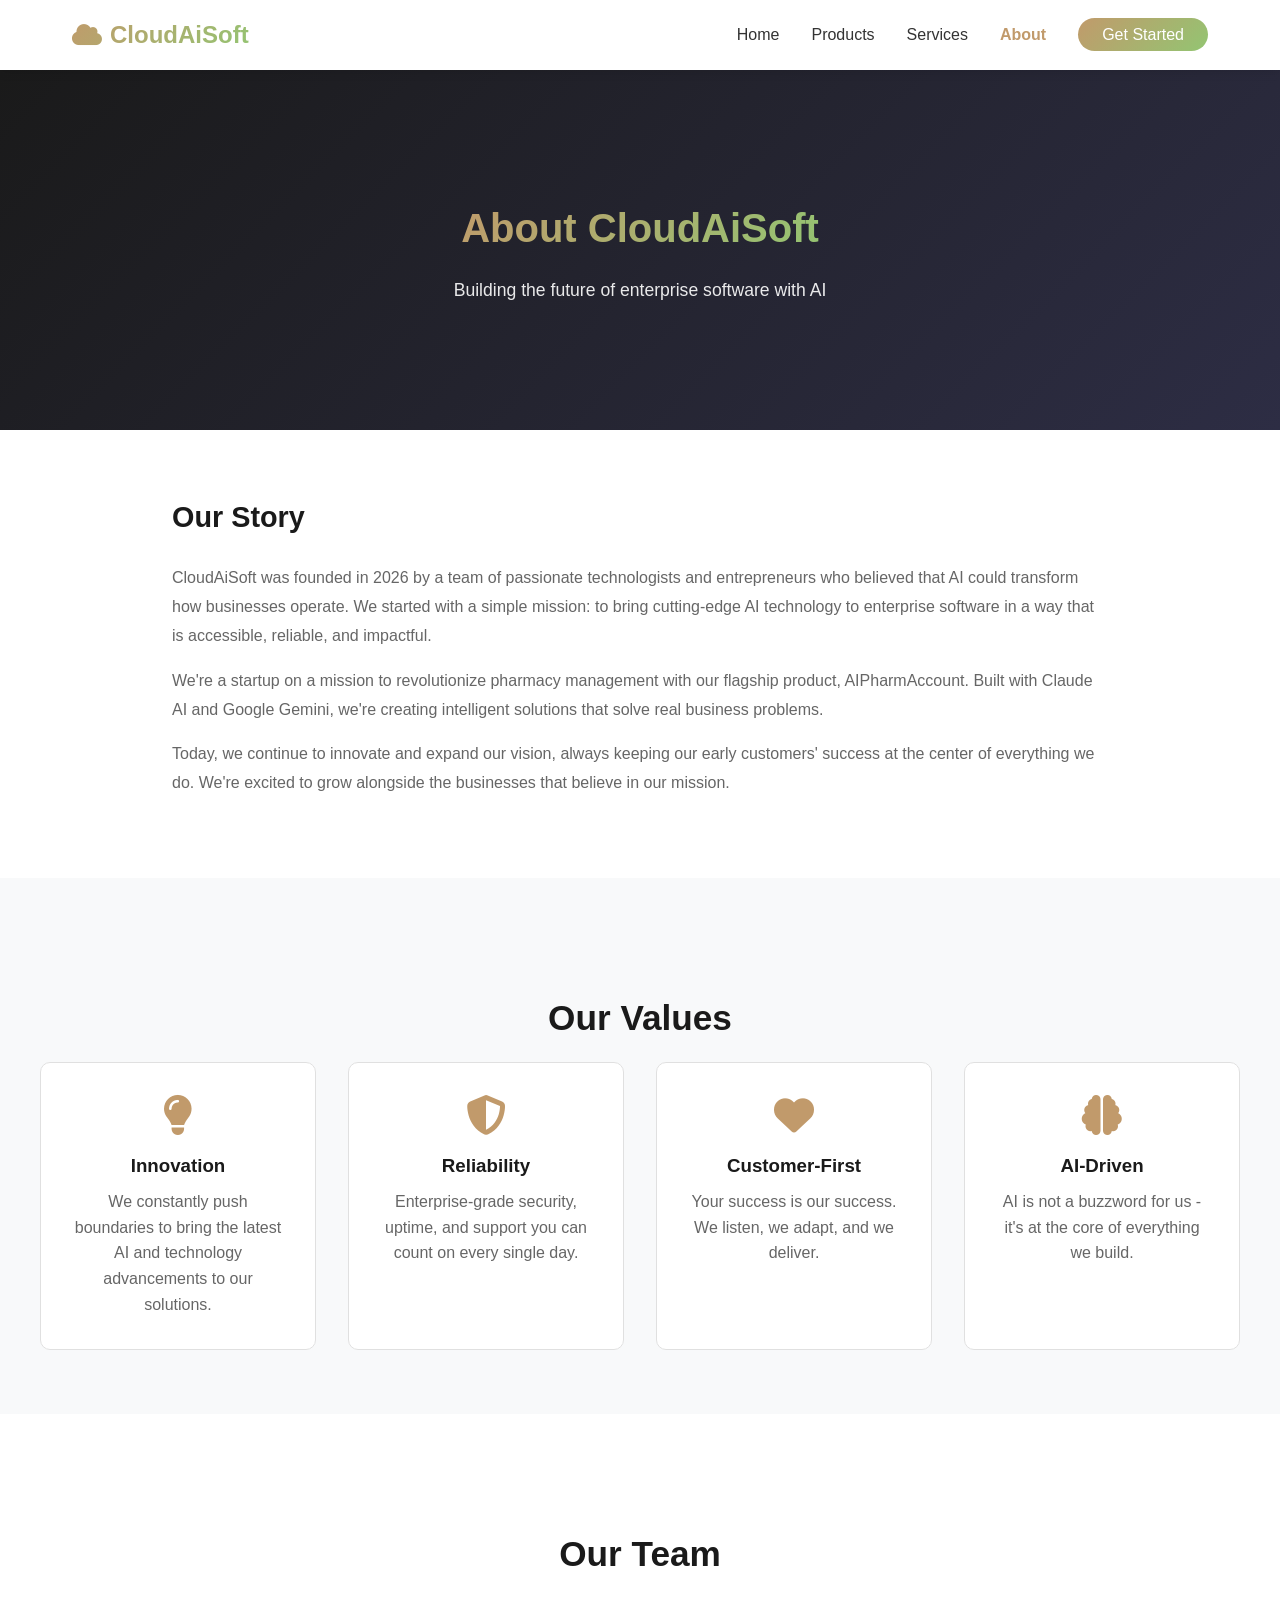
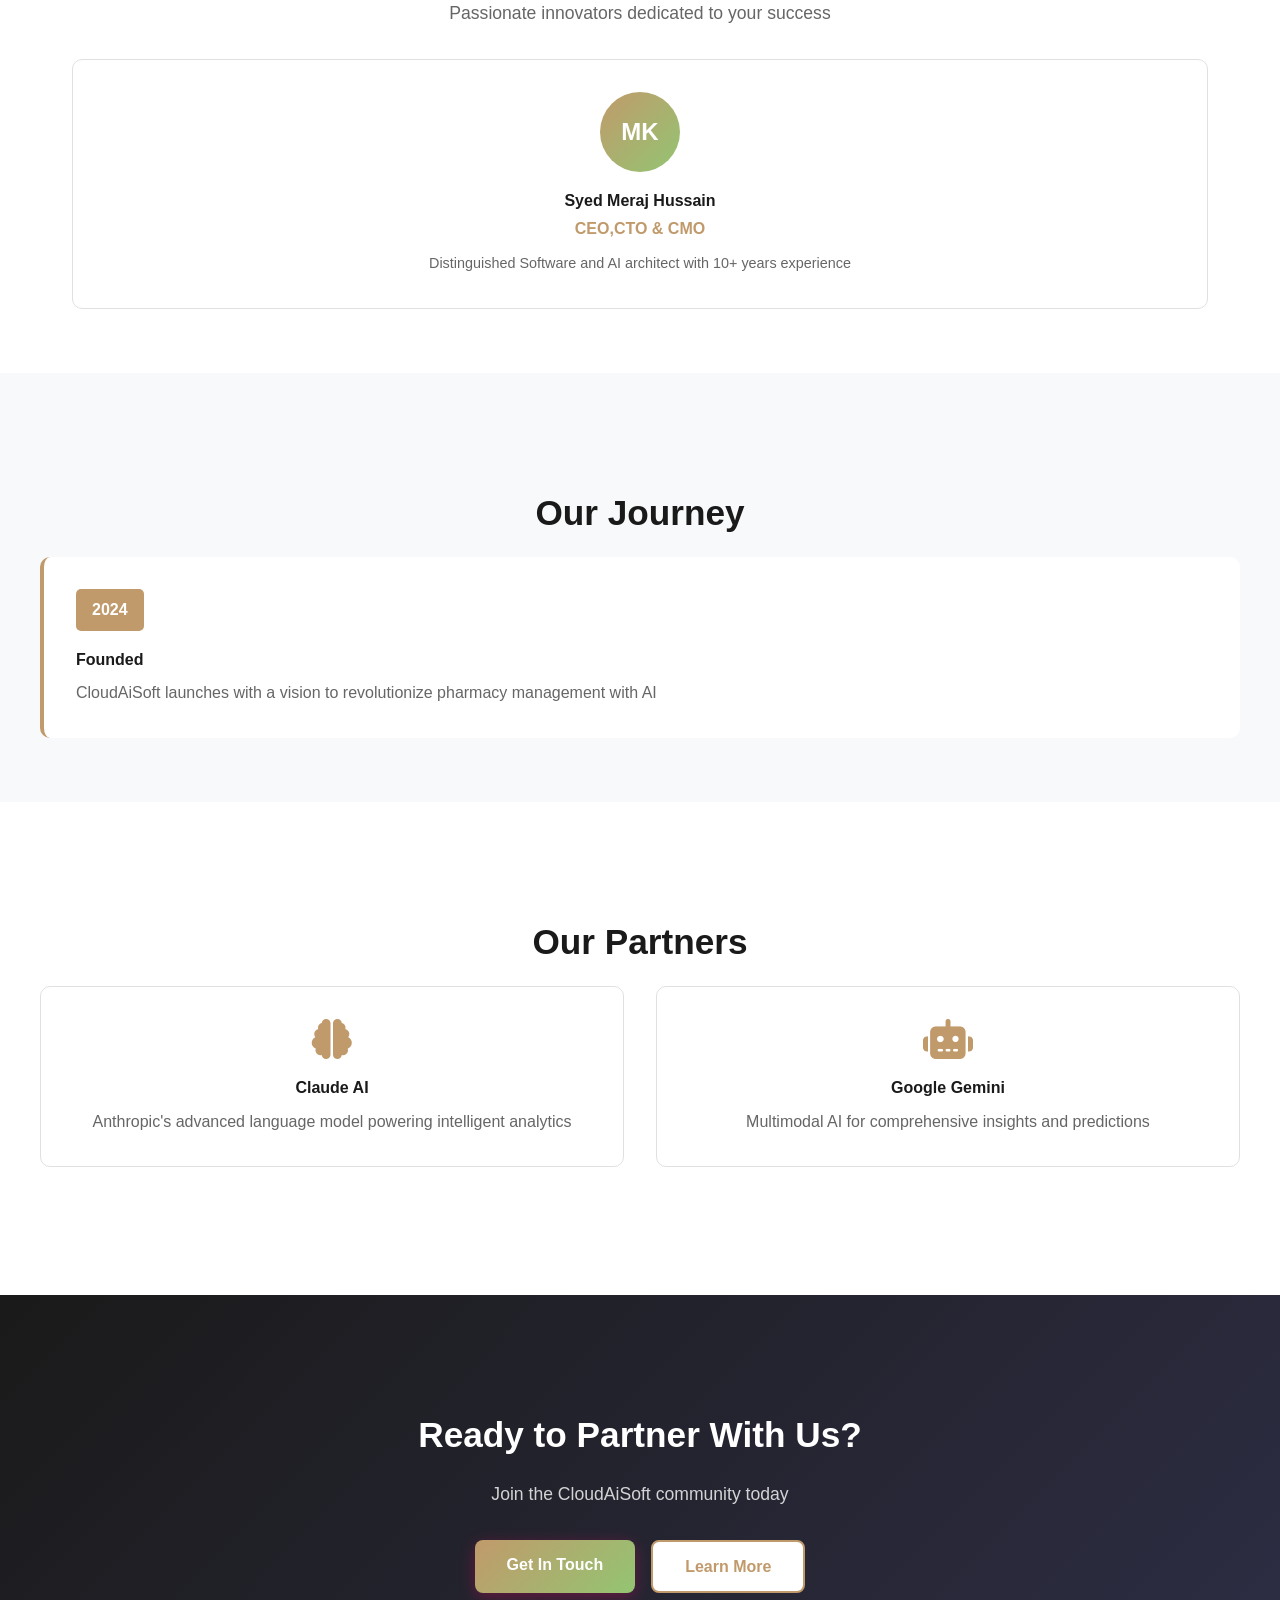
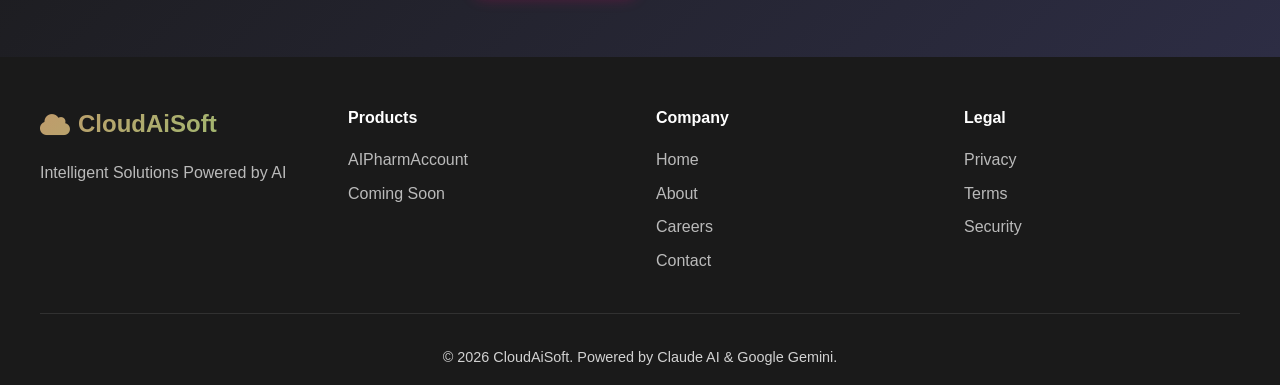
==== commit aeabb449: "Improved site" ====
--- a/about.html
+++ b/about.html
@@ -72,7 +72,7 @@
                 <div class="member-avatar">MK</div>
                 <h4>Syed Meraj Hussain</h4>
                 <p>CEO,CTO & CMO</p>
-                <span>Enterprise software architect with 10+ years experience</span>
+                <span>Distinguished Software and AI architect with 10+ years experience</span>
             </div>
         </div>
     </section>
@@ -83,7 +83,7 @@
             <div class="milestone">
                 <div class="milestone-date">2024</div>
                 <h4>Founded</h4>
-                <p>CloudAiSoft launches with a vision to revolutionize enterprise software with AI</p>
+                <p>CloudAiSoft launches with a vision to revolutionize pharmacy management with AI</p>
             </div>
             <!--<div class="milestone">
                 <div class="milestone-date">2024</div>
@@ -161,4 +161,3 @@
     <script src="script.js"></script>
 </body>
 </html>
-                                                                                                                                                                                                                                                                                                                                                                                                                                                                                                                                                                                                                                                                                                                                                                                                  
--- a/styles.css
+++ b/styles.css
@@ -1460,6 +1460,173 @@
 
 .model p {
     opacity: 0.9;
+}
+
+/* ==================== VIDEOS & GALLERY SECTIONS ==================== */
+.videos-section {
+    padding: 4rem 2rem;
+    background: linear-gradient(135deg, rgba(193, 154, 107, 0.05), rgba(147, 197, 114, 0.05));
+}
+
+.videos-grid {
+    display: grid;
+    grid-template-columns: repeat(auto-fit, minmax(280px, 1fr));
+    gap: 2rem;
+    max-width: 1200px;
+    margin: 0 auto;
+    margin-top: 2rem;
+}
+
+.video-card {
+    background: var(--white);
+    border-radius: 12px;
+    overflow: hidden;
+    border: 1px solid var(--border);
+    transition: all 0.3s ease;
+    box-shadow: 0 2px 10px rgba(0, 0, 0, 0.05);
+}
+
+.video-card:hover {
+    transform: translateY(-5px);
+    box-shadow: 0 10px 30px rgba(0, 0, 0, 0.15);
+}
+
+.video-container {
+    position: relative;
+    background: #000;
+    aspect-ratio: 16 / 9;
+    width: 100%;
+    display: flex;
+    align-items: center;
+    justify-content: center;
+    overflow: hidden;
+}
+
+.video-container iframe {
+    width: 100% !important;
+    height: 100% !important;
+    border: none;
+}
+
+.video-placeholder {
+    display: flex;
+    align-items: center;
+    justify-content: center;
+    width: 100%;
+    height: 100%;
+    position: relative;
+    z-index: 1;
+}
+
+.video-placeholder i {
+    font-size: 3.5rem;
+    color: var(--white);
+    opacity: 0.8;
+    transition: all 0.3s;
+}
+
+.video-card:hover .video-placeholder i {
+    font-size: 4rem;
+    opacity: 1;
+    transform: scale(1.1);
+}
+
+.video-title {
+    position: absolute;
+    top: 1rem;
+    left: 1rem;
+    right: 1rem;
+    color: var(--white);
+    font-weight: 600;
+    font-size: 0.9rem;
+    z-index: 2;
+}
+
+.video-card .video-description {
+    padding: 1.5rem;
+    color: var(--text-light);
+    font-size: 0.9rem;
+    line-height: 1.5;
+}
+
+/* Gallery Section */
+.gallery-section {
+    padding: 4rem 2rem;
+    background: var(--light);
+}
+
+.screenshots-grid {
+    display: grid;
+    grid-template-columns: repeat(auto-fit, minmax(280px, 1fr));
+    gap: 2rem;
+    max-width: 1200px;
+    margin: 0 auto;
+    margin-top: 2rem;
+}
+
+.screenshot-card {
+    background: var(--white);
+    border-radius: 12px;
+    overflow: hidden;
+    border: 1px solid var(--border);
+    transition: all 0.3s ease;
+    box-shadow: 0 2px 10px rgba(0, 0, 0, 0.05);
+}
+
+.screenshot-card:hover {
+    transform: translateY(-8px);
+    box-shadow: 0 12px 30px rgba(0, 0, 0, 0.15);
+    border-color: var(--primary);
+}
+
+.screenshot-image {
+    background: linear-gradient(135deg, rgba(193, 154, 107, 0.1), rgba(147, 197, 114, 0.1));
+    padding: 2.5rem 1.5rem;
+    text-align: center;
+    min-height: 200px;
+    display: flex;
+    align-items: center;
+    justify-content: center;
+    flex-direction: column;
+    position: relative;
+    overflow: hidden;
+}
+
+.screenshot-image i {
+    font-size: 3rem;
+    color: var(--primary);
+    margin-bottom: 1rem;
+    transition: all 0.3s;
+}
+
+.screenshot-card:hover .screenshot-image i {
+    font-size: 3.5rem;
+    transform: scale(1.1);
+}
+
+.screenshot-image p {
+    font-size: 0.9rem;
+    color: var(--text-light);
+    font-weight: 600;
+    margin: 0;
+    text-transform: uppercase;
+    letter-spacing: 1px;
+}
+
+.screenshot-card .screenshot-title {
+    padding: 1.5rem 1.5rem 0.5rem;
+    color: var(--dark);
+    font-weight: 600;
+    font-size: 1.1rem;
+    margin: 0;
+}
+
+.screenshot-card .screenshot-desc {
+    padding: 0 1.5rem 1.5rem;
+    color: var(--text-light);
+    font-size: 0.9rem;
+    margin: 0;
+    line-height: 1.5;
 }
 
 /* ==================== PRODUCTS LISTING PAGE ==================== */
@@ -1822,7 +1989,9 @@
     .stats,
     .values,
     .faq,
-    .products-grid {
+    .products-grid,
+    .videos-grid,
+    .screenshots-grid {
         grid-template-columns: 1fr;
     }
 
@@ -1845,6 +2014,8 @@
     .testimonial-section,
     .pricing-section,
     .products-listing-section,
+    .videos-section,
+    .gallery-section,
     .values-section,
     .team-section,
     .milestones-section,
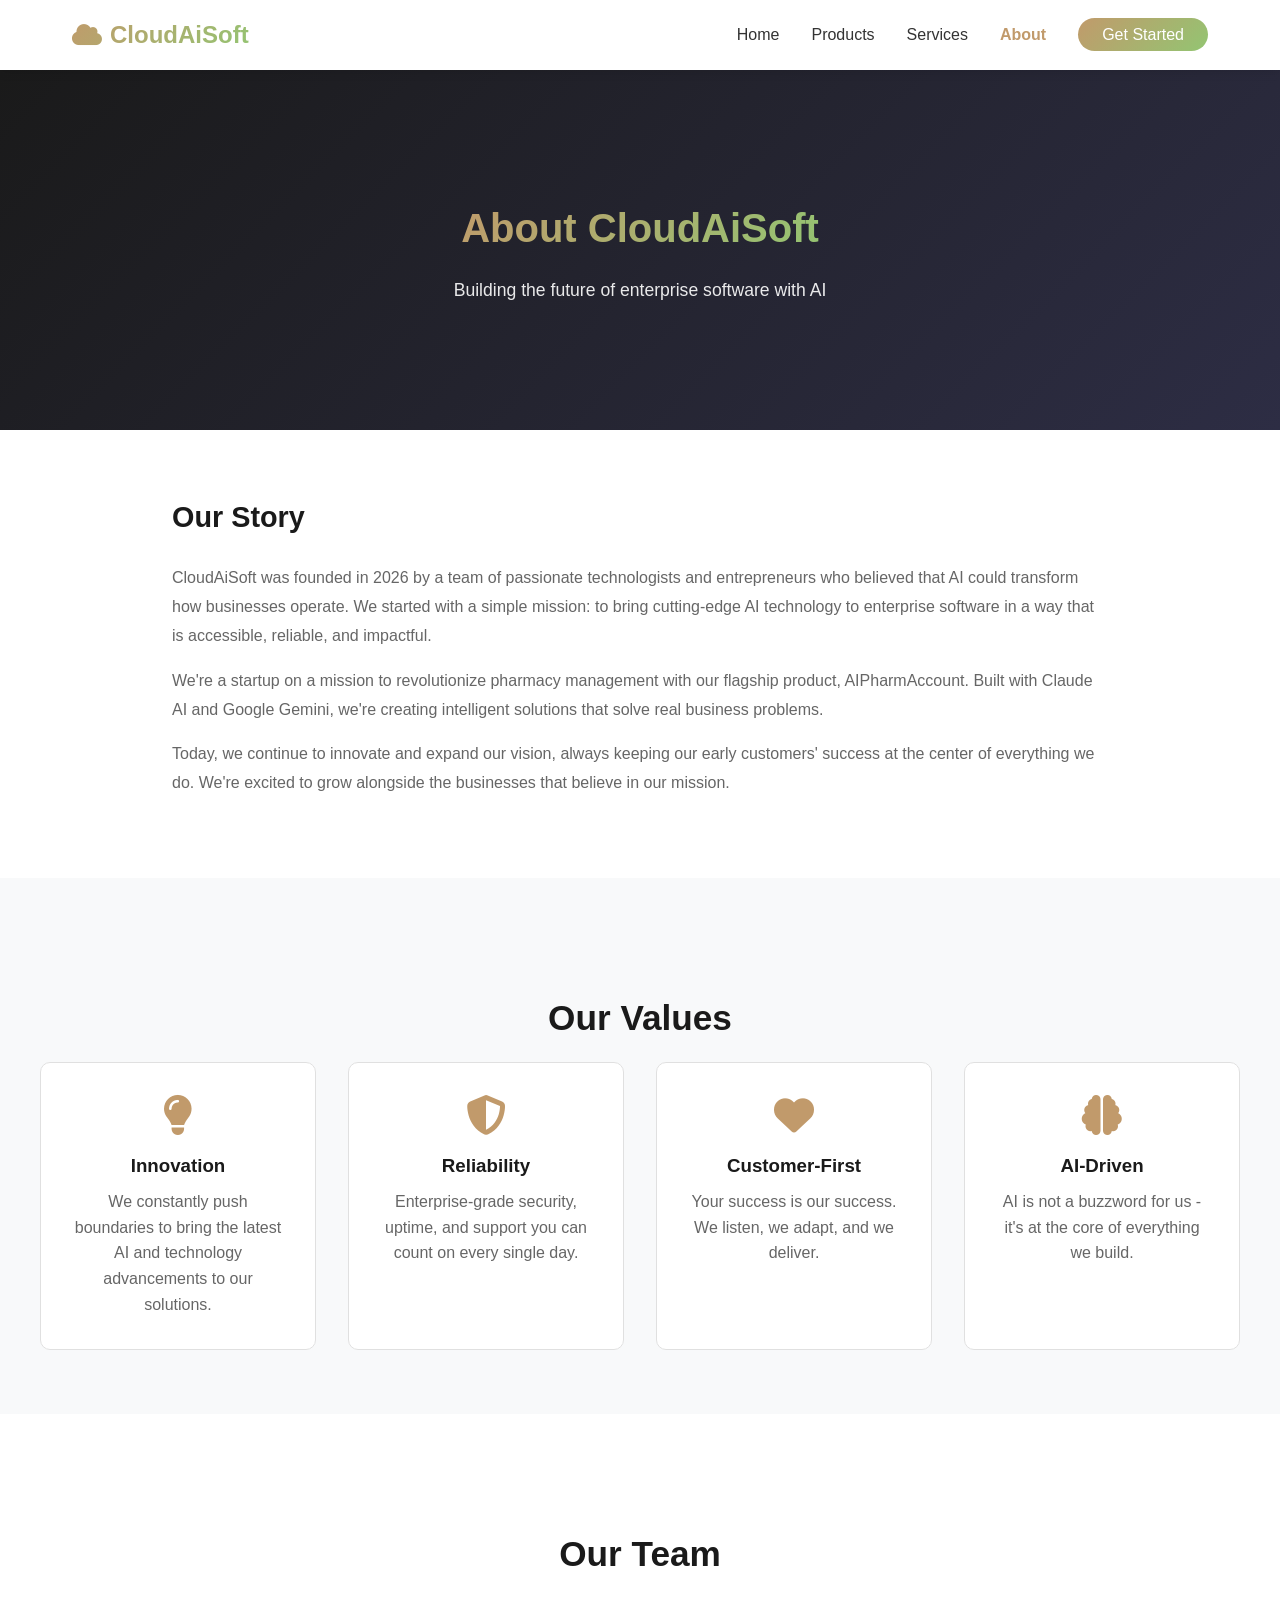
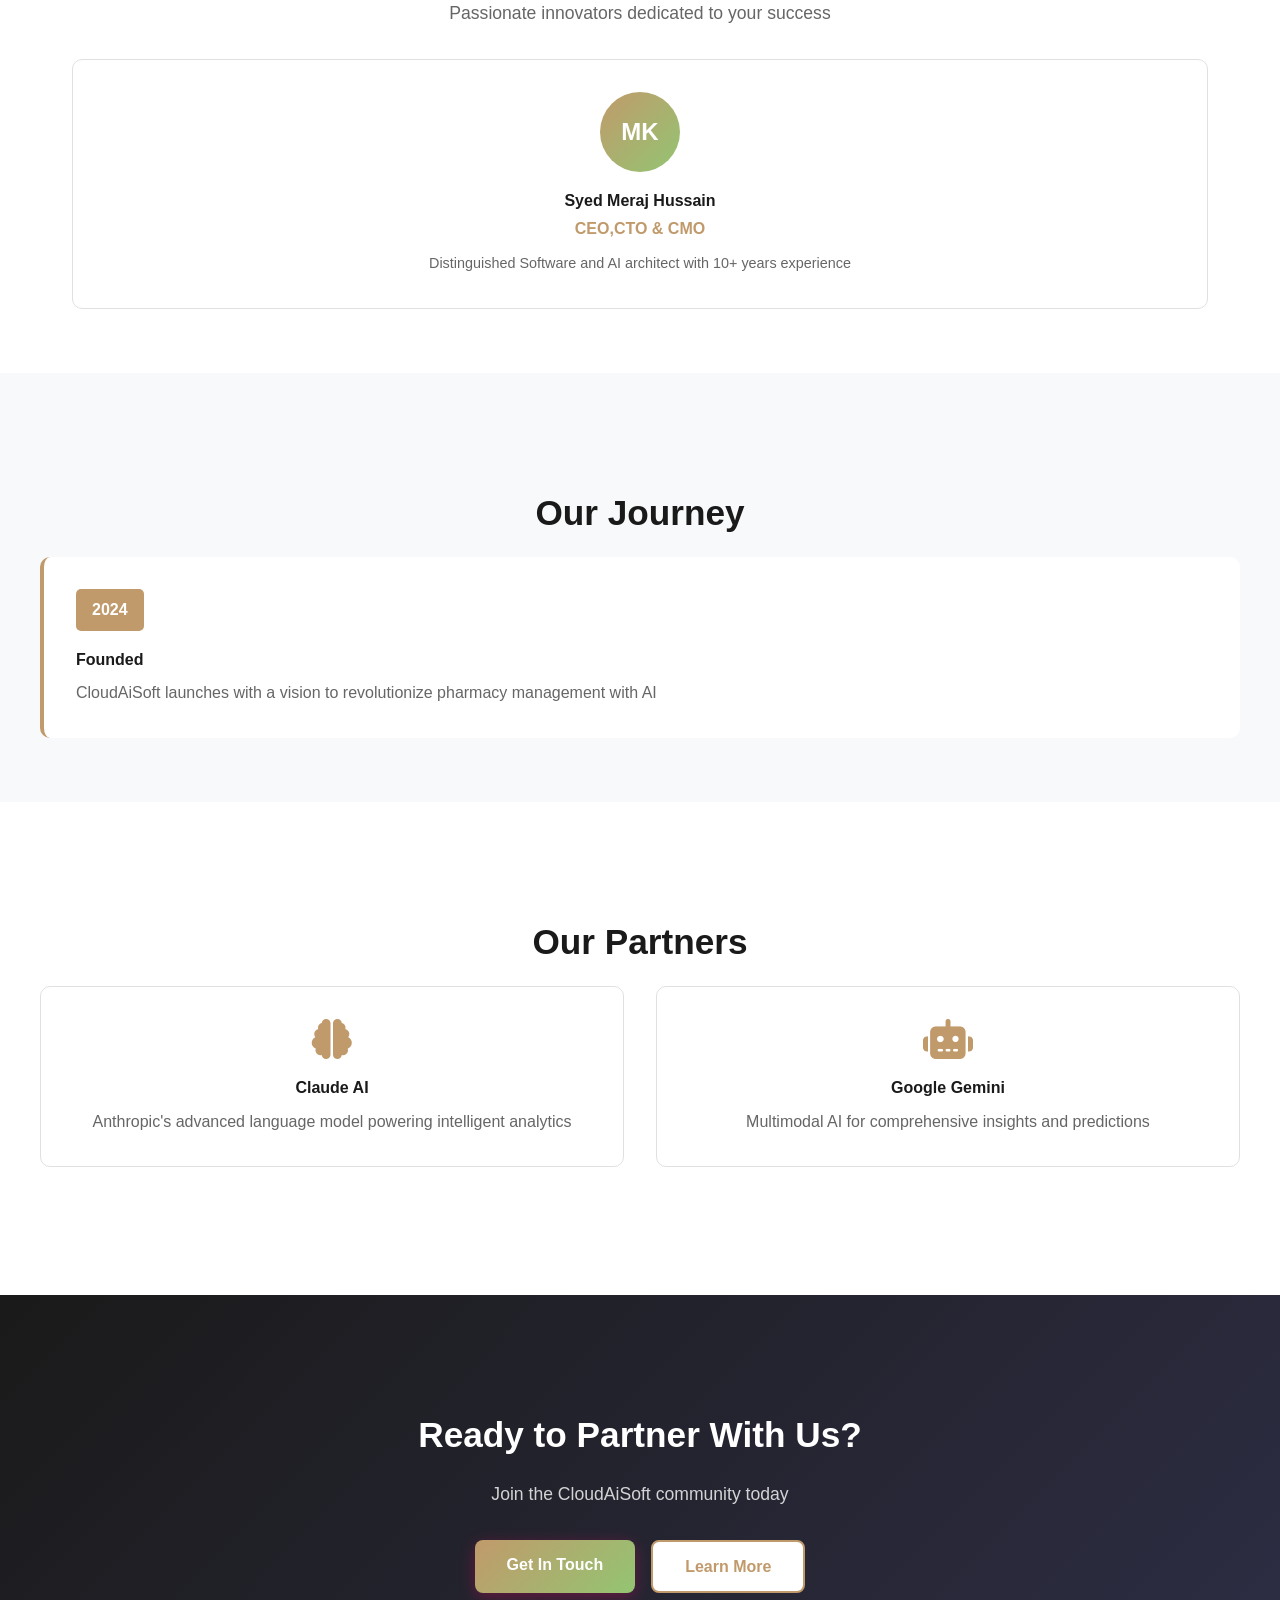
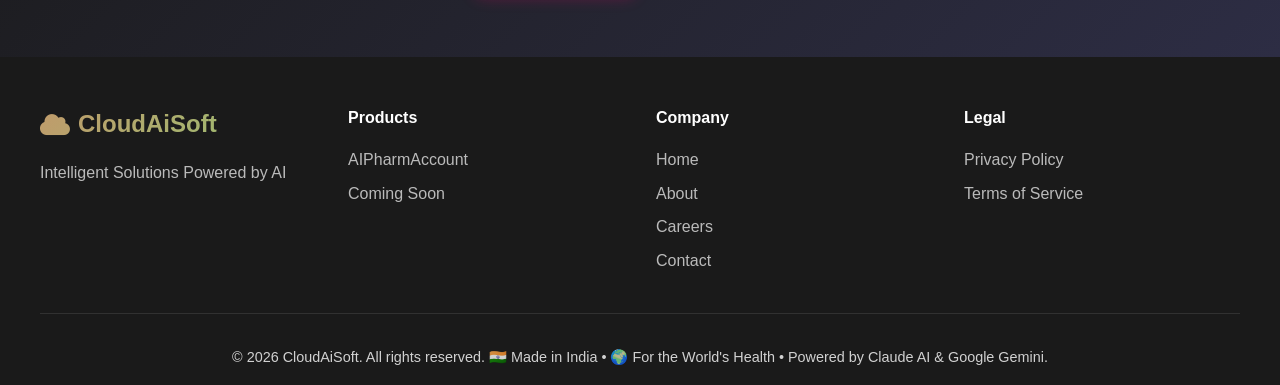
==== commit 21eb521b: "Privacy policy" ====
--- a/about.html
+++ b/about.html
@@ -148,13 +148,12 @@
             </div>
             <div class="footer-section">
                 <h4>Legal</h4>
-                <a href="#">Privacy</a>
-                <a href="#">Terms</a>
-                <a href="#">Security</a>
+                <a href="privacy-policy.html">Privacy Policy</a>
+                <a href="terms-of-service.html">Terms of Service</a>
             </div>
         </div>
         <div class="footer-bottom">
-            <p>&copy; 2026 CloudAiSoft. Powered by Claude AI & Google Gemini.</p>
+            <p>&copy; 2026 CloudAiSoft. All rights reserved. 🇮🇳 Made in India • 🌍 For the World's Health • Powered by Claude AI & Google Gemini.</p>
         </div>
     </footer>
 
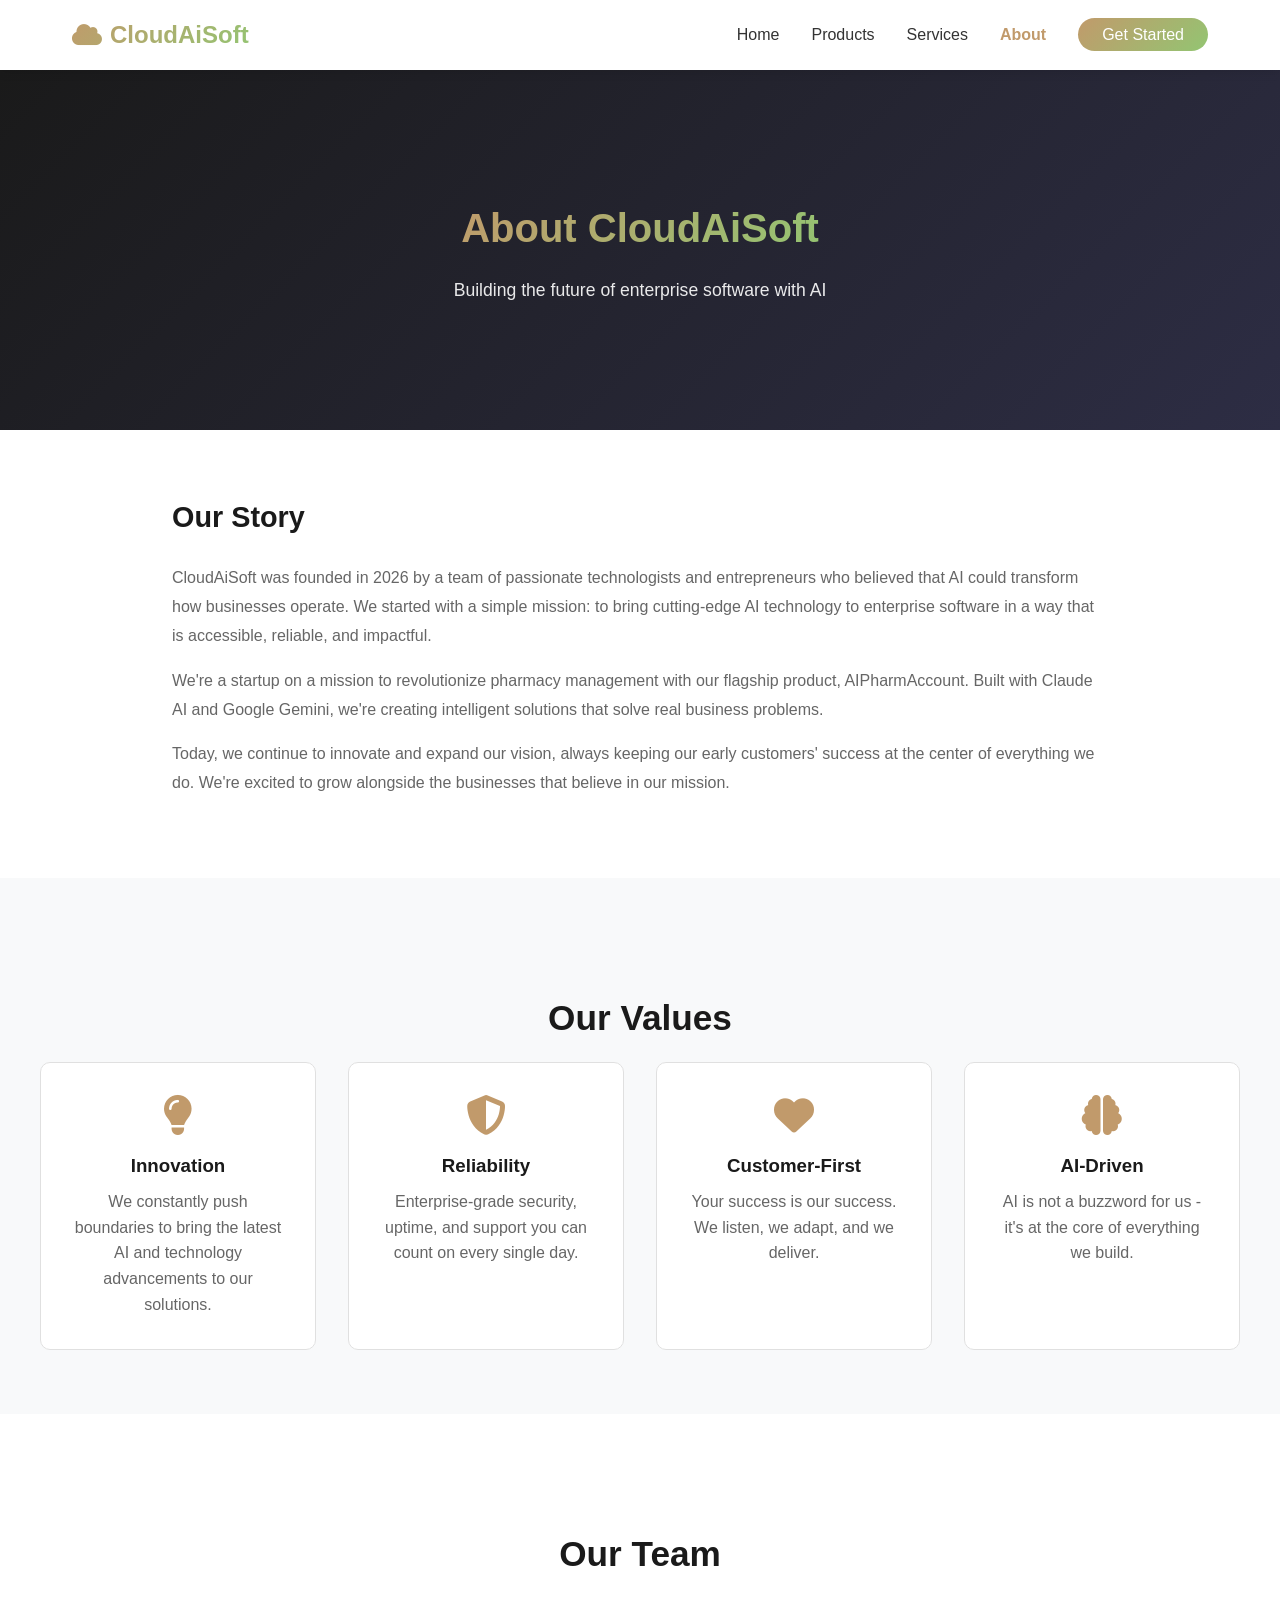
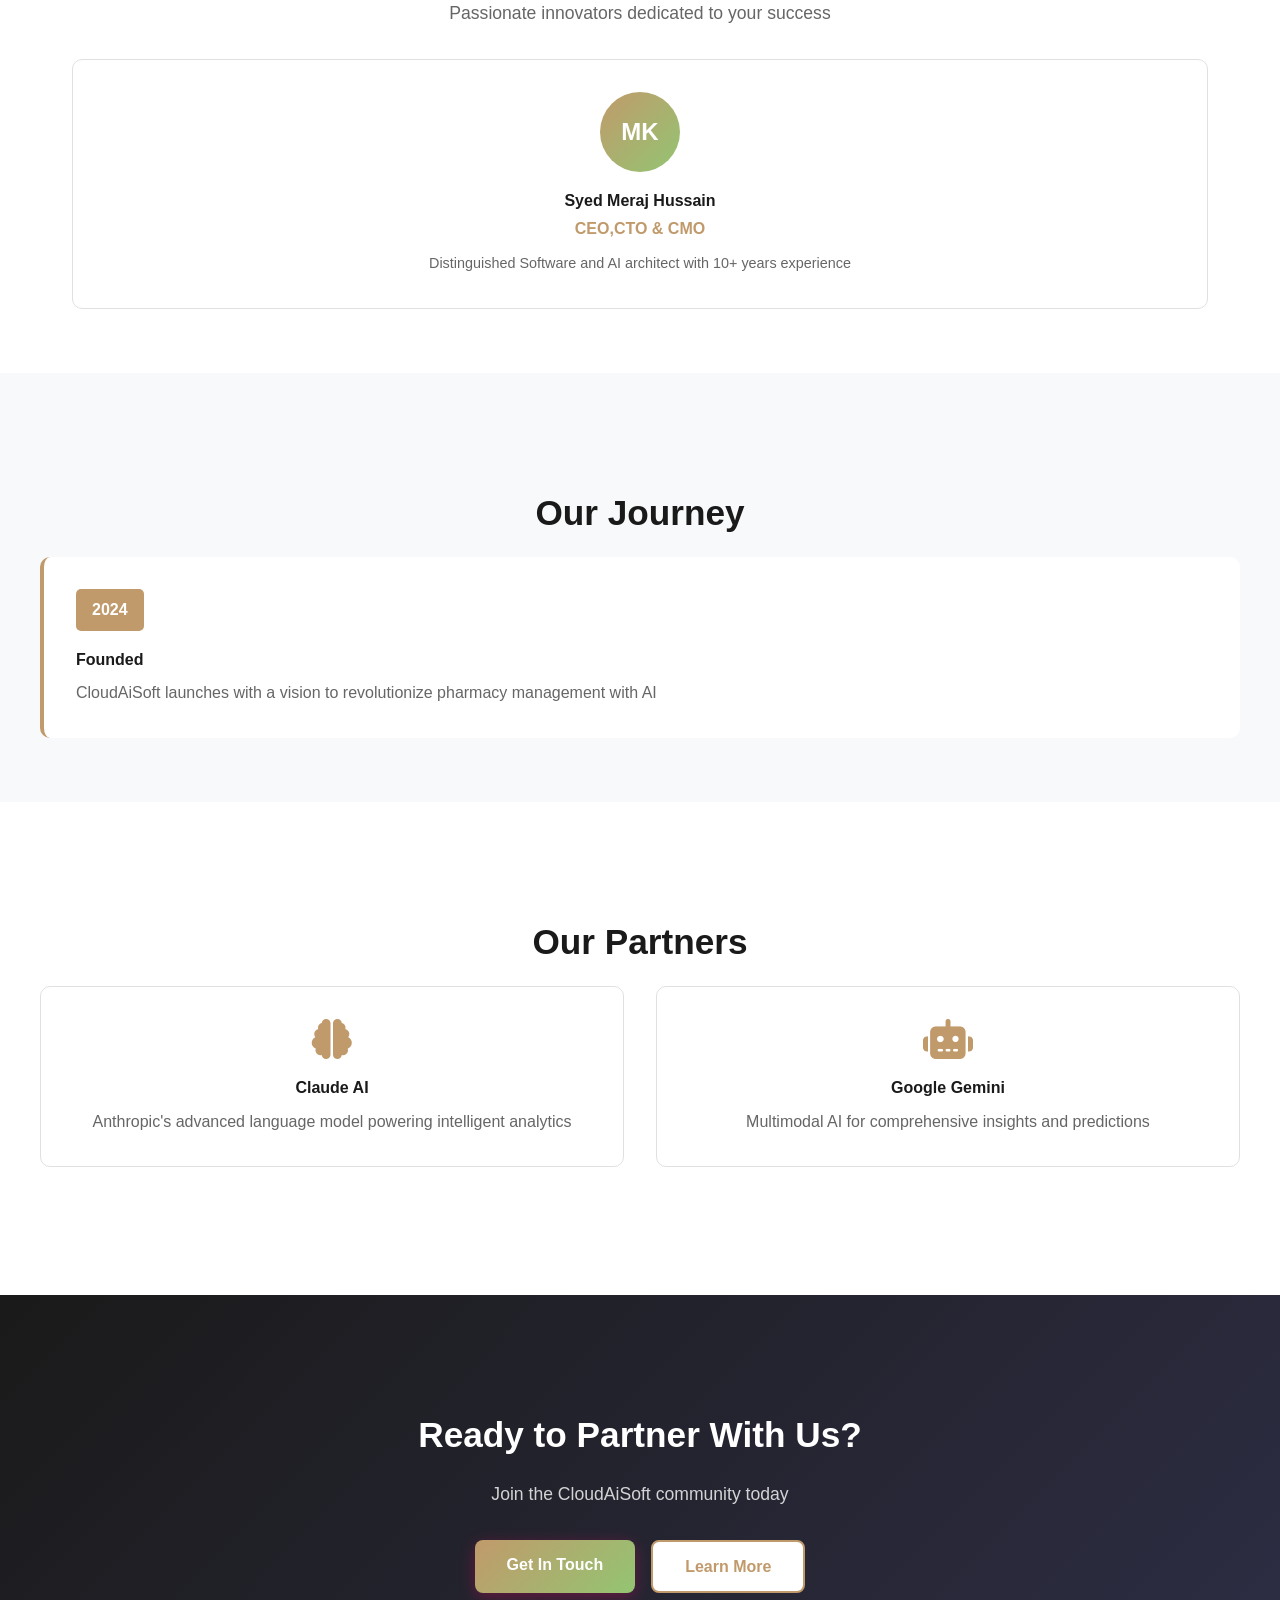
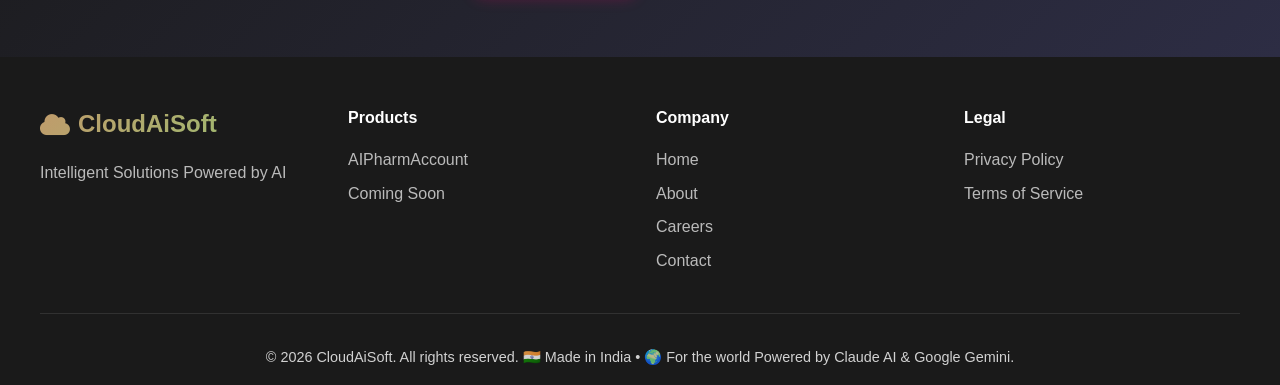
==== commit e4ad7e13: "minor changes" ====
--- a/about.html
+++ b/about.html
@@ -153,7 +153,7 @@
             </div>
         </div>
         <div class="footer-bottom">
-            <p>&copy; 2026 CloudAiSoft. All rights reserved. 🇮🇳 Made in India • 🌍 For the World's Health • Powered by Claude AI & Google Gemini.</p>
+            <p>&copy; 2026 CloudAiSoft. All rights reserved. 🇮🇳 Made in India • 🌍 For the world Powered by Claude AI & Google Gemini.</p>
         </div>
     </footer>
 
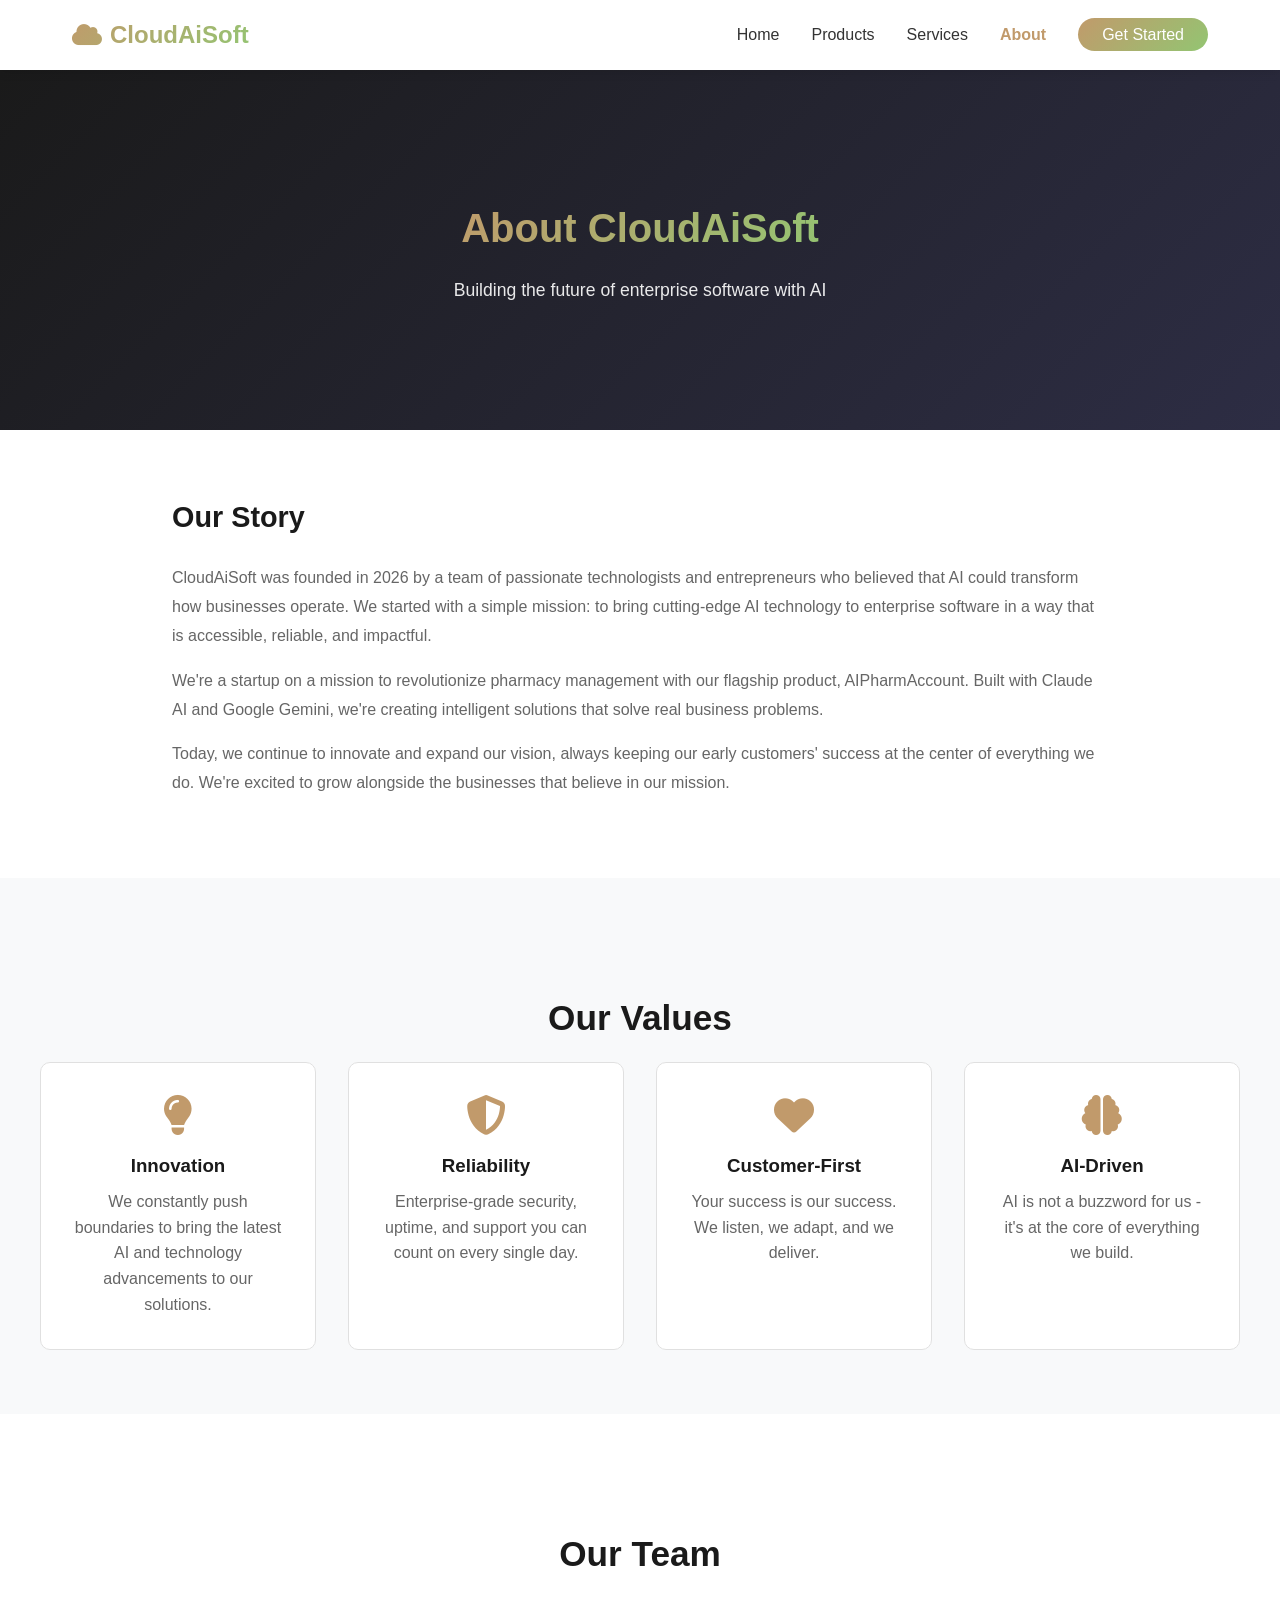
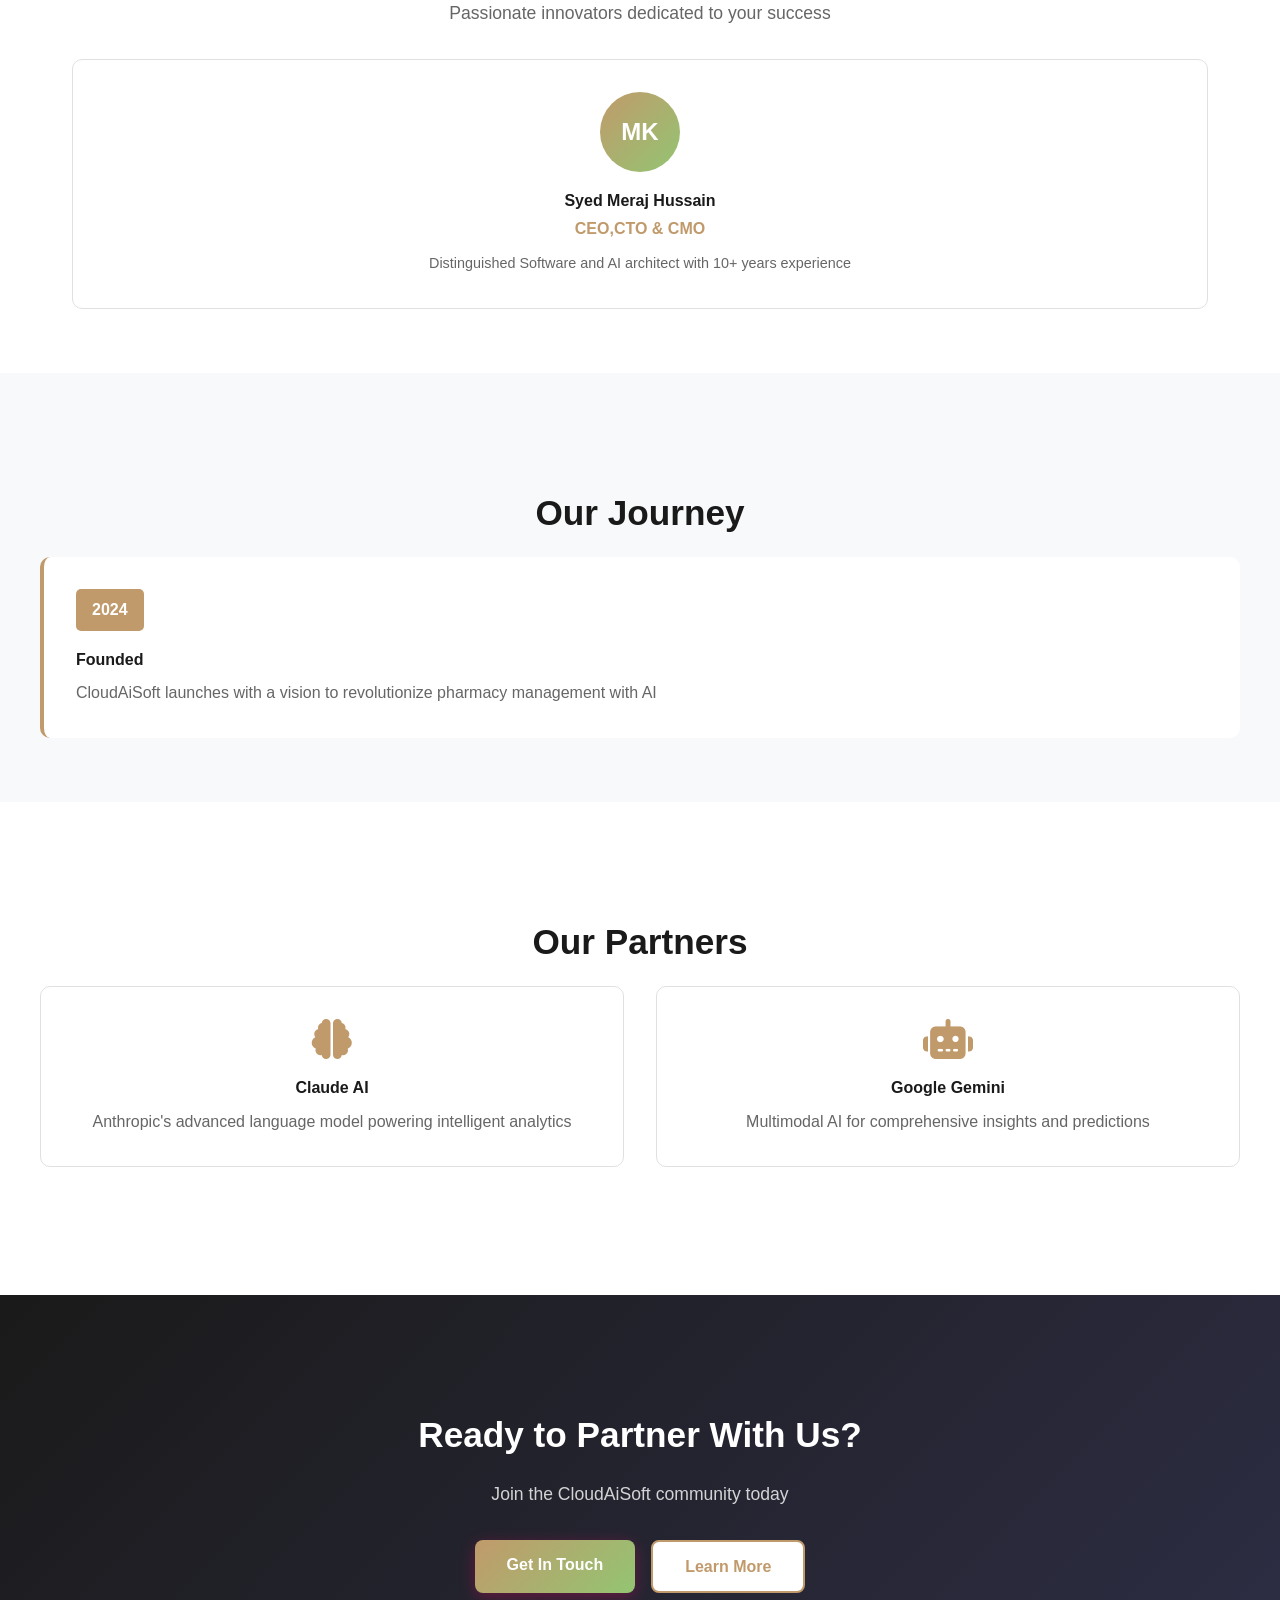
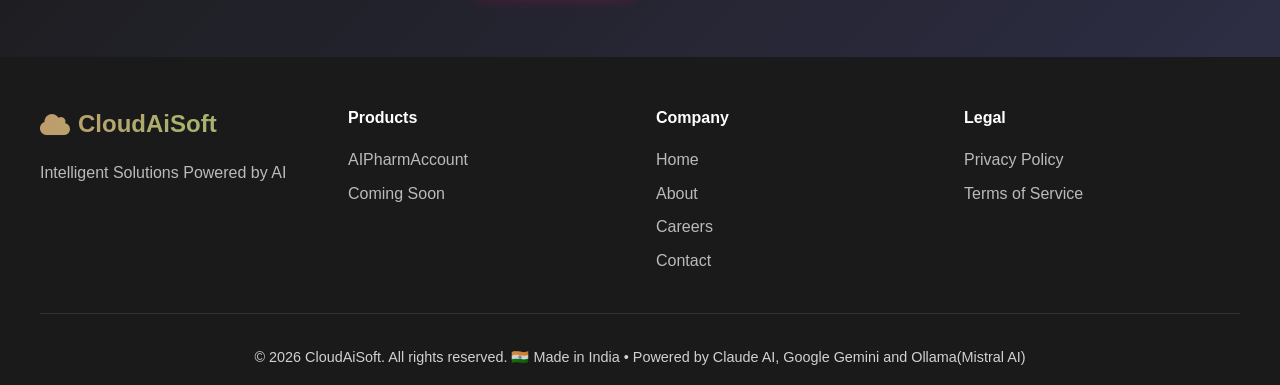
==== commit 08e61547: "fixes" ====
--- a/about.html
+++ b/about.html
@@ -153,7 +153,7 @@
             </div>
         </div>
         <div class="footer-bottom">
-            <p>&copy; 2026 CloudAiSoft. All rights reserved. 🇮🇳 Made in India • 🌍 For the world Powered by Claude AI & Google Gemini.</p>
+            <p>&copy; 2026 CloudAiSoft. All rights reserved. 🇮🇳 Made in India • Powered by Claude AI, Google Gemini and Ollama(Mistral AI)</p>
         </div>
     </footer>
 
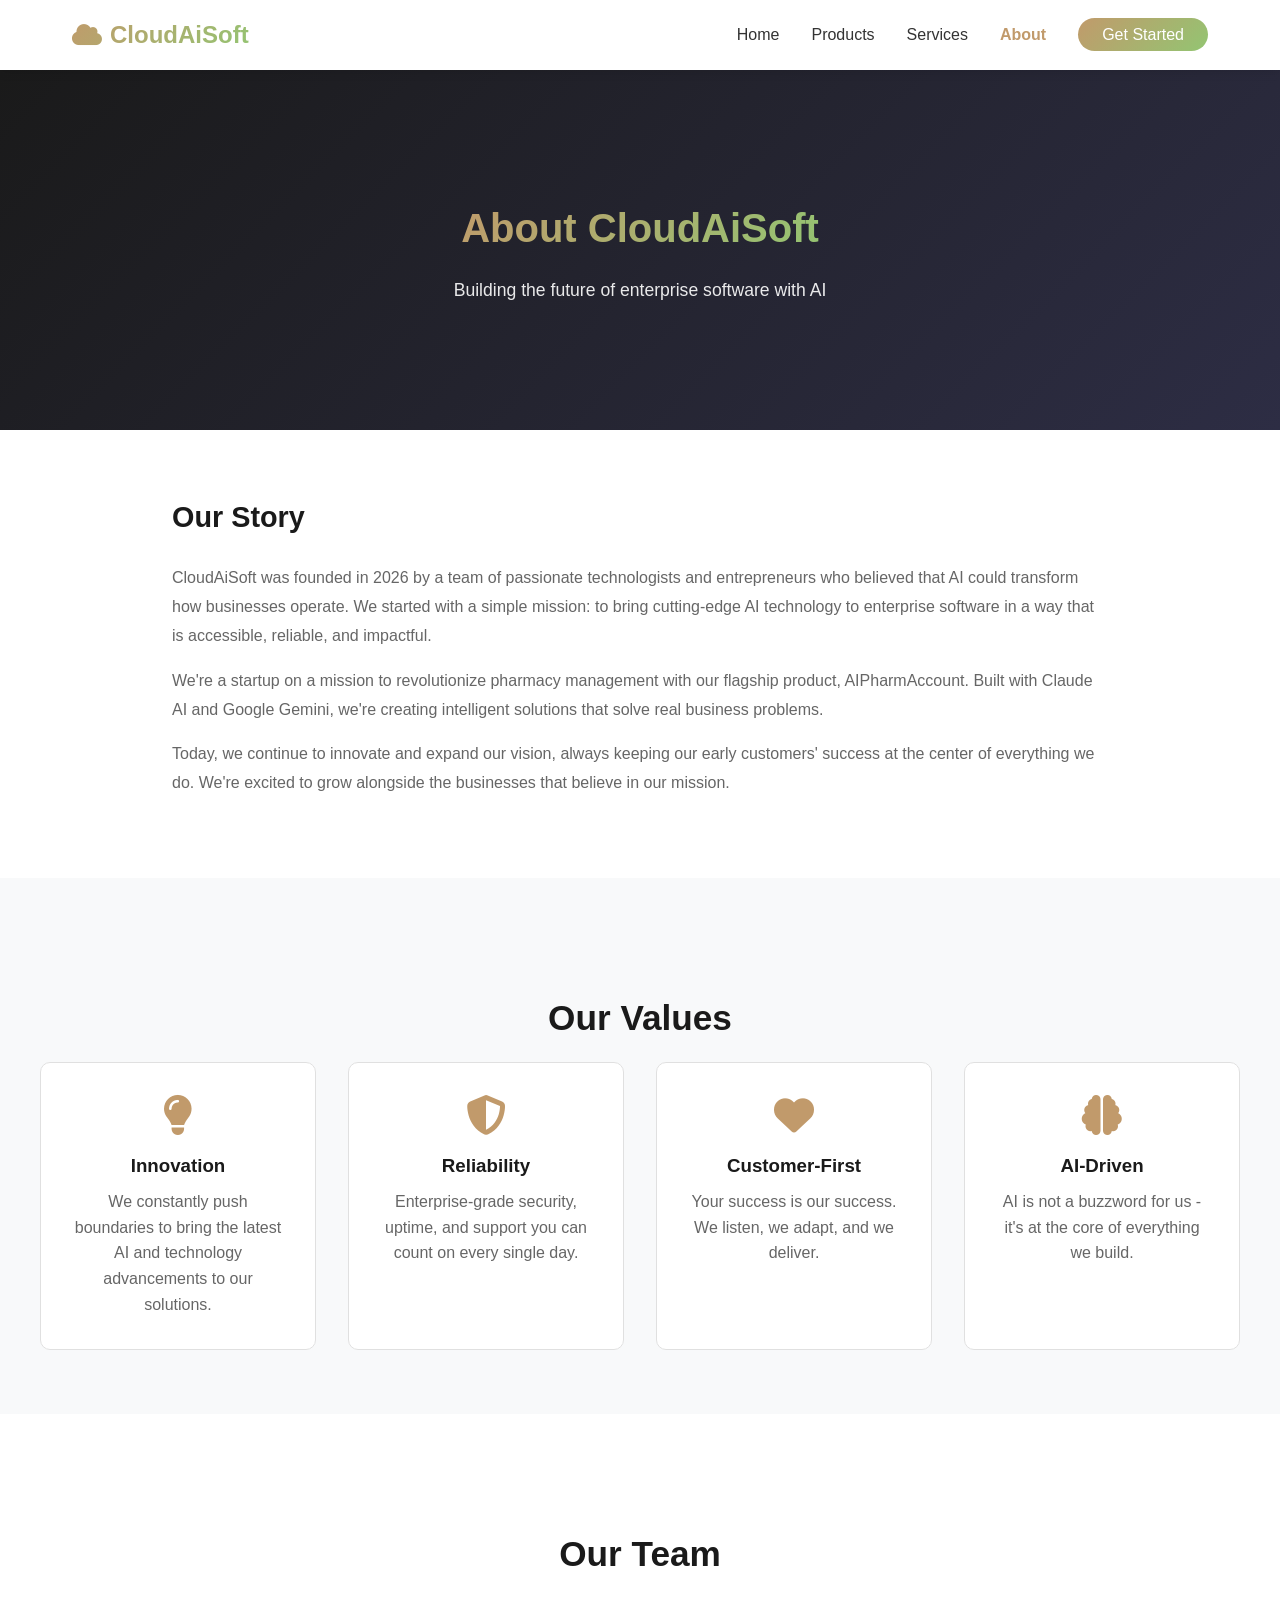
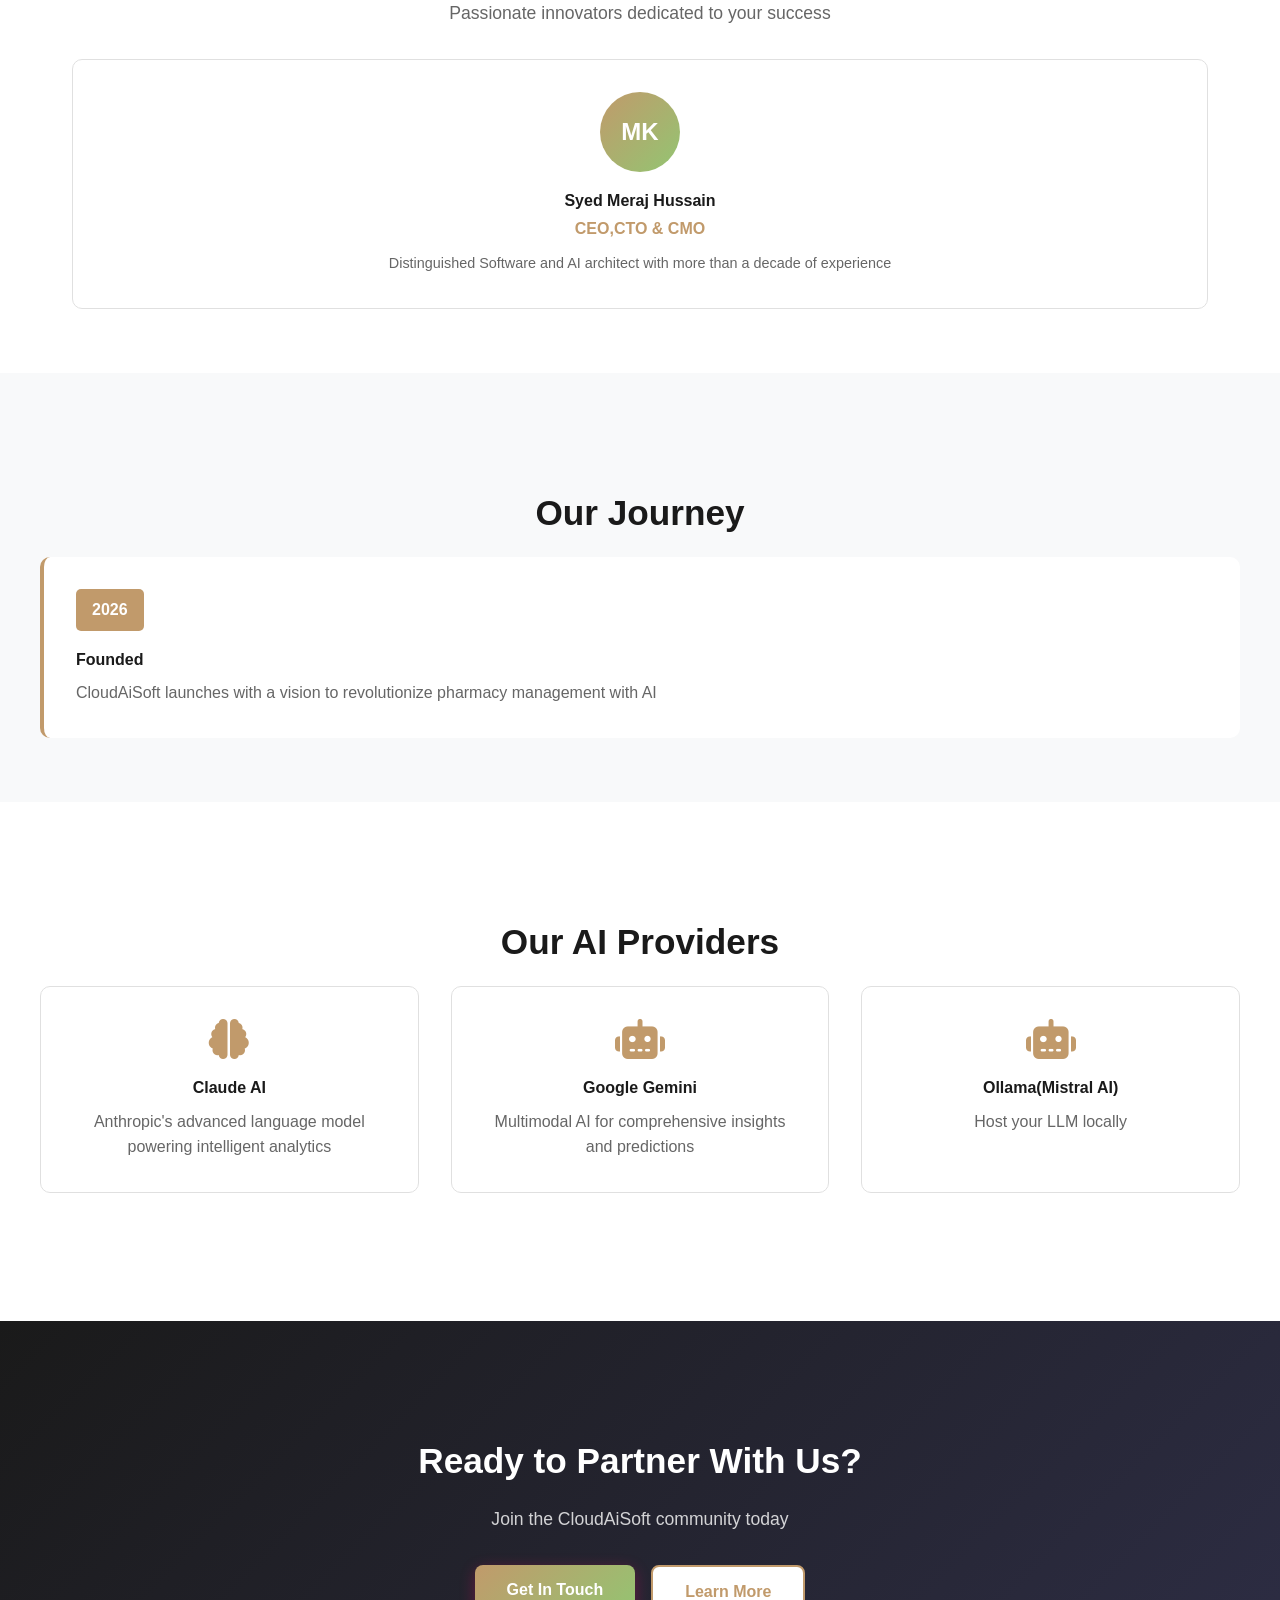
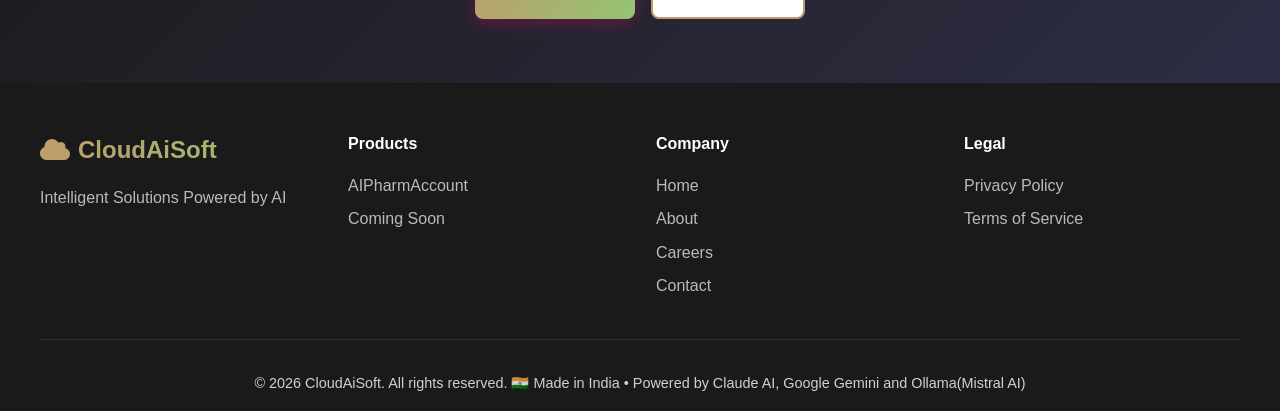
==== commit ec8f4b4e: "minor fixes" ====
--- a/about.html
+++ b/about.html
@@ -72,7 +72,7 @@
                 <div class="member-avatar">MK</div>
                 <h4>Syed Meraj Hussain</h4>
                 <p>CEO,CTO & CMO</p>
-                <span>Distinguished Software and AI architect with 10+ years experience</span>
+                <span>Distinguished Software and AI architect with more than a decade of experience</span>
             </div>
         </div>
     </section>
@@ -81,7 +81,7 @@
         <h2 class="section-title">Our Journey</h2>
         <div class="timeline">
             <div class="milestone">
-                <div class="milestone-date">2024</div>
+                <div class="milestone-date">2026</div>
                 <h4>Founded</h4>
                 <p>CloudAiSoft launches with a vision to revolutionize pharmacy management with AI</p>
             </div>
@@ -104,7 +104,7 @@
     </section>
 
     <section class="partnerships-section">
-        <h2 class="section-title">Our Partners</h2>
+        <h2 class="section-title">Our AI Providers</h2>
         <div class="partners-grid">
             <div class="partner">
                 <i class="fas fa-brain"></i>
@@ -116,6 +116,12 @@
                 <h4>Google Gemini</h4>
                 <p>Multimodal AI for comprehensive insights and predictions</p>
             </div>
+            <div class="partner">
+                <i class="fas fa-robot"></i>
+                <h4>Ollama(Mistral AI)</h4>
+                <p>Host your LLM locally</p>
+            </div>
+        
         </div>
     </section>
 
